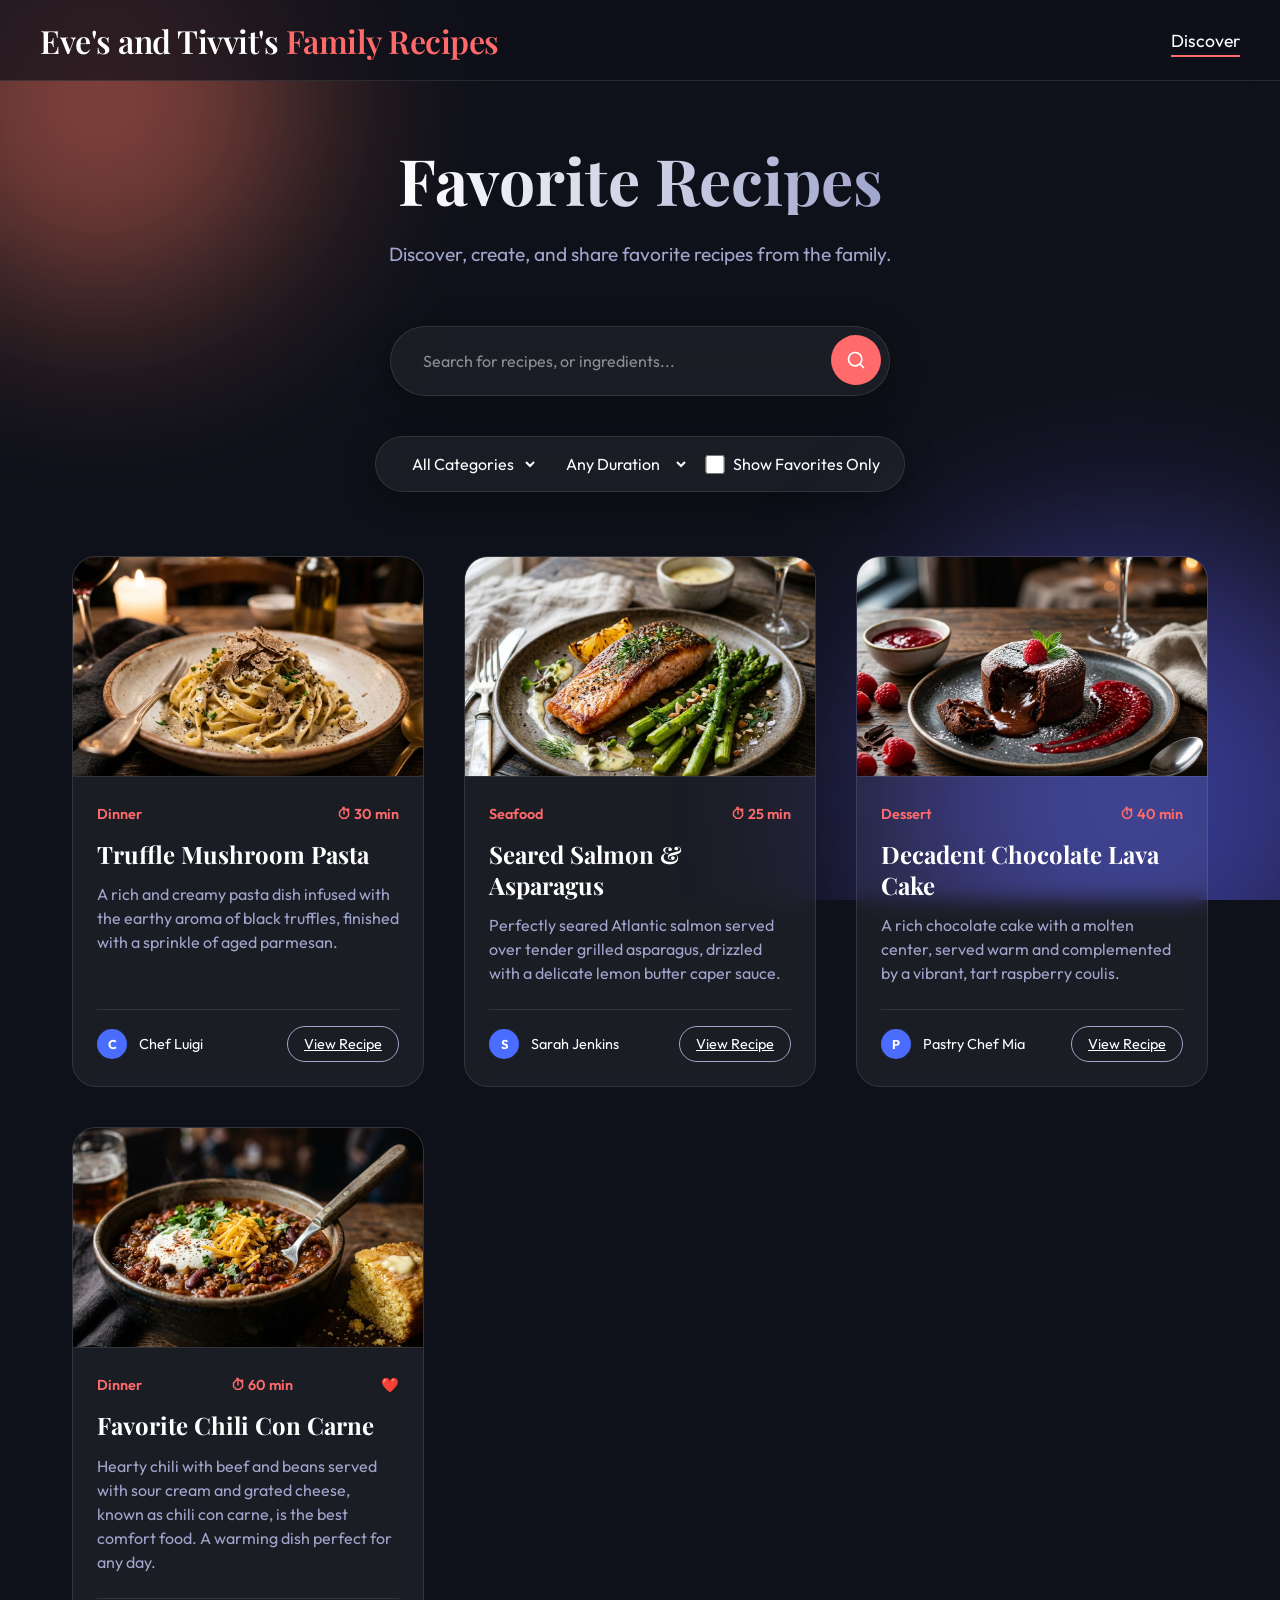
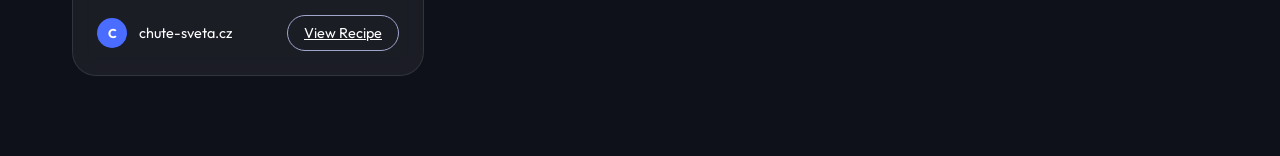
==== index.html @ 93fb0b3b "feat: add global favorites and advanced filtering" ====
<!DOCTYPE html>
<html lang="en">

<head>
    <meta charset="UTF-8">
    <meta name="viewport" content="width=device-width, initial-scale=1.0">
    <title>Gourmet Cookbook | Discover Exquisite Recipes</title>
    <meta name="description"
        content="Explore a curated collection of exquisite recipes from around the world. Elevate your culinary skills with Gourmet Cookbook.">
    <link rel="preconnect" href="https://fonts.googleapis.com">
    <link rel="preconnect" href="https://fonts.gstatic.com" crossorigin>
    <link
        href="https://fonts.googleapis.com/css2?family=Outfit:wght@300;400;600;800&family=Playfair+Display:ital,wght@0,600;1,600&display=swap"
        rel="stylesheet">
    <link rel="stylesheet" href="style.css">
</head>

<body>
    <div class="background-elements">
        <div class="blob blob-1"></div>
        <div class="blob blob-2"></div>
    </div>

    <header class="glass-header">
        <div class="container header-content">
            <h1 class="logo">Eve's and Tivvit's <span>Family Recipes</span></h1>
            <nav>
                <ul class="nav-links">
                    <li><a href="#" class="active">Discover</a></li>
                </ul>
            </nav>
        </div>
    </header>

    <main class="container">
        <section class="hero">
            <div class="hero-text">
                <h2>Favorite Recipes</h2>
                <p>Discover, create, and share favorite recipes from the family.</p>
                <div class="search-bar glass-panel">
                    <input type="text" placeholder="Search for recipes, or ingredients..." id="searchInput">
                    <button id="searchBtn">
                        <svg xmlns="http://www.w3.org/2000/svg" width="20" height="20" viewBox="0 0 24 24" fill="none"
                            stroke="currentColor" stroke-width="2" stroke-linecap="round" stroke-linejoin="round">
                            <circle cx="11" cy="11" r="8"></circle>
                            <line x1="21" y1="21" x2="16.65" y2="16.65"></line>
                        </svg>
                    </button>
                </div>
                
                <div class="filter-bar glass-panel">
                    <select id="categoryFilter" class="filter-select">
                        <option value="All">All Categories</option>
                    </select>
                    
                    <select id="timeFilter" class="filter-select">
                        <option value="All">Any Duration</option>
                        <option value="30">30 min or less</option>
                        <option value="60">60 min or less</option>
                    </select>
                    
                    <label class="favorite-toggle">
                        <input type="checkbox" id="favoriteFilter">
                        <span class="toggle-text">Show Favorites Only</span>
                    </label>
                </div>
            </div>
        </section>

        <section class="recipes-grid" id="recipesGrid">
            <!-- Recipe cards will be injected here by JS -->
        </section>
    </main>



    <script src="recipes-data.js"></script>
    <script src="script.js"></script>
</body>

</html>
---- style.css ----
:root {
    --bg-primary: #0f111a;
    --bg-secondary: #1a1d2d;
    --text-primary: #ffffff;
    --text-secondary: #a0a5cc;
    --accent-color: #ff6b6b;
    --accent-hover: #ff8585;
    --glass-bg: rgba(255, 255, 255, 0.05);
    --glass-border: rgba(255, 255, 255, 0.1);
    --shadow: 0 8px 32px 0 rgba(0, 0, 0, 0.37);
}

* {
    margin: 0;
    padding: 0;
    box-sizing: border-box;
}

body {
    font-family: 'Outfit', sans-serif;
    background-color: var(--bg-primary);
    color: var(--text-primary);
    min-height: 100vh;
    overflow-x: hidden;
    position: relative;
}

/* Background Animated Blobs */
.background-elements {
    position: fixed;
    top: 0;
    left: 0;
    width: 100%;
    height: 100%;
    z-index: -1;
    overflow: hidden;
}

.blob {
    position: absolute;
    border-radius: 50%;
    filter: blur(100px);
    opacity: 0.5;
    animation: float 20s infinite alternate;
}

.blob-1 {
    width: 400px;
    height: 400px;
    background: radial-gradient(circle, #ff6b6b, #ff8e53);
    top: -100px;
    left: -100px;
}

.blob-2 {
    width: 500px;
    height: 500px;
    background: radial-gradient(circle, #4a6cff, #8253ff);
    bottom: -150px;
    right: -100px;
    animation-delay: -10s;
}

@keyframes float {
    0% {
        transform: translate(0, 0) rotate(0deg);
    }

    100% {
        transform: translate(100px, 50px) rotate(180deg);
    }
}

/* Typography & Utilities */
h1,
h2,
h3,
h4 {
    font-family: 'Playfair Display', serif;
}

.container {
    max-width: 1200px;
    margin: 0 auto;
    padding: 0 2rem;
}

/* Glassmorphism Classes */
.glass-panel {
    background: var(--glass-bg);
    backdrop-filter: blur(16px);
    -webkit-backdrop-filter: blur(16px);
    border: 1px solid var(--glass-border);
    box-shadow: var(--shadow);
    border-radius: 1rem;
}

.glass-header {
    background: rgba(15, 17, 26, 0.7);
    backdrop-filter: blur(20px);
    -webkit-backdrop-filter: blur(20px);
    border-bottom: 1px solid var(--glass-border);
    position: sticky;
    top: 0;
    z-index: 100;
}

/* Header */
.header-content {
    display: flex;
    justify-content: space-between;
    align-items: center;
    min-height: 80px;
    padding: 1rem 0;
}

.logo {
    font-size: 2rem;
    font-weight: 600;
    letter-spacing: -0.5px;
}

.logo span {
    color: var(--accent-color);
}

.nav-links {
    display: flex;
    list-style: none;
    gap: 2rem;
}

.nav-links a {
    color: var(--text-secondary);
    text-decoration: none;
    font-weight: 400;
    font-size: 1.1rem;
    transition: color 0.3s ease;
    position: relative;
}

.nav-links a:hover,
.nav-links a.active {
    color: var(--text-primary);
}

.nav-links a::after {
    content: '';
    position: absolute;
    width: 0;
    height: 2px;
    bottom: -5px;
    left: 0;
    background-color: var(--accent-color);
    transition: width 0.3s ease;
}

.nav-links a:hover::after,
.nav-links a.active::after {
    width: 100%;
}

.btn-primary {
    background: linear-gradient(135deg, var(--accent-color), #ff8e53);
    color: white;
    border: none;
    padding: 0.75rem 1.5rem;
    border-radius: 2rem;
    font-family: 'Outfit', sans-serif;
    font-weight: 600;
    font-size: 1rem;
    cursor: pointer;
    transition: transform 0.3s ease, box-shadow 0.3s ease;
}

.btn-primary:hover {
    transform: translateY(-2px);
    box-shadow: 0 10px 20px rgba(255, 107, 107, 0.3);
}

/* Hero Section */
.hero {
    min-height: 50vh;
    display: flex;
    align-items: center;
    justify-content: center;
    text-align: center;
    padding: 4rem 0;
}

.hero-text {
    max-width: 800px;
    display: flex;
    flex-direction: column;
    align-items: center;
    gap: 1.5rem;
}

.hero-text h2 {
    font-size: 4rem;
    line-height: 1.1;
    background: linear-gradient(to right, #fff, #a0a5cc);
    -webkit-background-clip: text;
    -webkit-text-fill-color: transparent;
}

.hero-text p {
    font-size: 1.2rem;
    color: var(--text-secondary);
    max-width: 600px;
    line-height: 1.6;
}

.search-bar {
    display: flex;
    width: 100%;
    max-width: 500px;
    padding: 0.5rem;
    border-radius: 3rem;
    margin-top: 2rem;
}

.search-bar input {
    flex: 1;
    background: transparent;
    border: none;
    color: var(--text-primary);
    padding: 1rem 1.5rem;
    font-family: 'Outfit', sans-serif;
    font-size: 1rem;
    outline: none;
}

.search-bar input::placeholder {
    color: rgba(255, 255, 255, 0.5);
}

.search-bar button {
    background: var(--accent-color);
    border: none;
    width: 50px;
    height: 50px;
    border-radius: 50%;
    color: white;
    cursor: pointer;
    display: flex;
    justify-content: center;
    align-items: center;
    transition: transform 0.3s ease, background 0.3s ease;
}

.search-bar button:hover {
    background: var(--accent-hover);
    transform: scale(1.05);
}

/* Filter Bar */
.filter-bar {
    display: flex;
    gap: 1rem;
    padding: 0.5rem 1.5rem;
    margin-top: 1rem;
    border-radius: 2rem;
    justify-content: center;
    align-items: center;
    flex-wrap: wrap;
}

.filter-select {
    background: transparent;
    border: none;
    color: var(--text-primary);
    font-family: inherit;
    font-size: 1rem;
    outline: none;
    cursor: pointer;
    padding: 0.5rem;
}

.filter-select option {
    background: var(--bg-color);
    color: var(--text-primary);
}

.favorite-toggle {
    display: flex;
    align-items: center;
    gap: 0.5rem;
    cursor: pointer;
    color: var(--text-primary);
    font-size: 1rem;
}

.favorite-toggle input {
    accent-color: var(--accent-color);
    width: 1.2rem;
    height: 1.2rem;
    cursor: pointer;
}

/* Recipes Grid */
.recipes-grid {
    display: grid;
    grid-template-columns: repeat(auto-fill, minmax(320px, 1fr));
    gap: 2.5rem;
    padding-bottom: 5rem;
}

.recipe-card {
    background: var(--glass-bg);
    border: 1px solid var(--glass-border);
    border-radius: 1.5rem;
    overflow: hidden;
    backdrop-filter: blur(10px);
    transition: transform 0.4s cubic-bezier(0.175, 0.885, 0.32, 1.275), box-shadow 0.4s ease;
    display: flex;
    flex-direction: column;
}

.recipe-card:hover {
    transform: translateY(-10px) scale(1.02);
    box-shadow: 0 20px 40px rgba(0, 0, 0, 0.4);
    border-color: rgba(255, 255, 255, 0.2);
}

.recipe-image {
    width: 100%;
    height: 220px;
    object-fit: cover;
    border-bottom: 1px solid var(--glass-border);
    transition: transform 0.5s ease;
}

.recipe-card:hover .recipe-image {
    transform: scale(1.05);
}

.image-container {
    overflow: hidden;
}

.recipe-content {
    padding: 1.5rem;
    display: flex;
    flex-direction: column;
    flex-grow: 1;
}

.recipe-meta {
    display: flex;
    justify-content: space-between;
    font-size: 0.9rem;
    color: var(--accent-color);
    margin-bottom: 1rem;
    font-weight: 600;
}

.recipe-title {
    font-size: 1.5rem;
    margin-bottom: 0.75rem;
    line-height: 1.3;
}

.recipe-desc {
    color: var(--text-secondary);
    font-size: 1rem;
    line-height: 1.5;
    margin-bottom: 1.5rem;
    flex-grow: 1;
}

.recipe-footer {
    display: flex;
    justify-content: space-between;
    align-items: center;
    border-top: 1px solid rgba(255, 255, 255, 0.1);
    padding-top: 1rem;
}

.author {
    display: flex;
    align-items: center;
    gap: 0.75rem;
}

.author-avatar {
    width: 30px;
    height: 30px;
    border-radius: 50%;
    background-color: #4a6cff;
    display: flex;
    justify-content: center;
    align-items: center;
    font-size: 0.8rem;
    font-weight: bold;
}

.author-name {
    font-size: 0.9rem;
    color: var(--text-primary);
}

.btn-view {
    background: transparent;
    border: 1px solid var(--text-secondary);
    color: var(--text-primary);
    padding: 0.5rem 1rem;
    border-radius: 1.5rem;
    font-family: 'Outfit', sans-serif;
    font-size: 0.9rem;
    cursor: pointer;
    transition: all 0.3s ease;
}

.btn-view:hover {
    background: var(--text-primary);
    color: var(--bg-primary);
}

/* Responsive */
@media (max-width: 768px) {
    .hero-text h2 {
        font-size: 3rem;
    }

    .nav-links {
        display: none;
        /* In a real app, we'd add a hamburger menu */
    }
}

/* Full Page Recipe Details */
.full-page-recipe {
    padding: 3rem;
    margin-top: 2rem;
    margin-bottom: 4rem;
}

.btn-back {
    display: inline-block;
    color: var(--accent-color);
    text-decoration: none;
    font-weight: 600;
    margin-top: 2rem;
    transition: opacity 0.3s ease;
}

.btn-back:hover {
    opacity: 0.8;
}

.recipe-header-full {
    display: flex;
    gap: 3rem;
    margin-bottom: 3rem;
    align-items: center;
}

.recipe-image-full {
    flex: 1;
    border-radius: 1rem;
    overflow: hidden;
    max-height: 400px;
}

.recipe-image-full img {
    width: 100%;
    height: 100%;
    object-fit: cover;
    display: block;
}

.recipe-title-section {
    flex: 1;
}

.recipe-title-section h2 {
    font-size: 3rem;
    margin-bottom: 1rem;
    color: var(--accent-color);
}

@media (max-width: 768px) {
    .recipe-header-full {
        flex-direction: column;
    }
    .full-page-recipe {
        padding: 1.5rem;
    }
}

/* View Recipe Detail */
.view-recipe-meta {
    display: flex;
    gap: 1.5rem;
    color: var(--text-secondary);
    font-size: 0.9rem;
    margin-bottom: 1rem;
}

.view-desc {
    font-size: 1.1rem;
    line-height: 1.6;
    margin-bottom: 2rem;
}

.recipe-layout {
    display: grid;
    grid-template-columns: 1fr 2fr;
    gap: 2rem;
}

@media (max-width: 600px) {
    .recipe-layout {
        grid-template-columns: 1fr;
    }
}

.ingredients-section h3,
.steps-section h3 {
    color: var(--accent-color);
    margin-bottom: 1rem;
    font-family: 'Outfit', sans-serif;
}

.ingredients-list {
    list-style: none;
}

.ingredients-list li {
    padding: 0.5rem 0;
    border-bottom: 1px solid rgba(255, 255, 255, 0.05);
}

.steps-list {
    padding-left: 1.5rem;
}

.steps-list li {
    margin-bottom: 1rem;
    line-height: 1.6;
}

/* Portion Controls */
.ingredients-header {
    display: flex;
    justify-content: space-between;
    align-items: center;
    margin-bottom: 1rem;
}

.ingredients-header h3 {
    margin-bottom: 0;
}

.portions-control {
    display: flex;
    align-items: center;
    gap: 0.5rem;
    background: rgba(0, 0, 0, 0.2);
    padding: 0.25rem;
    border-radius: 2rem;
    border: 1px solid var(--glass-border);
}

.portions-control span {
    font-size: 0.9rem;
    min-width: 70px;
    text-align: center;
    color: var(--text-primary);
}

.portion-btn {
    background: rgba(255, 255, 255, 0.1);
    border: none;
    color: var(--accent-color);
    width: 24px;
    height: 24px;
    border-radius: 50%;
    cursor: pointer;
    font-weight: bold;
    display: flex;
    justify-content: center;
    align-items: center;
    transition: background 0.3s ease;
}

.portion-btn:hover {
    background: rgba(255, 255, 255, 0.2);
}
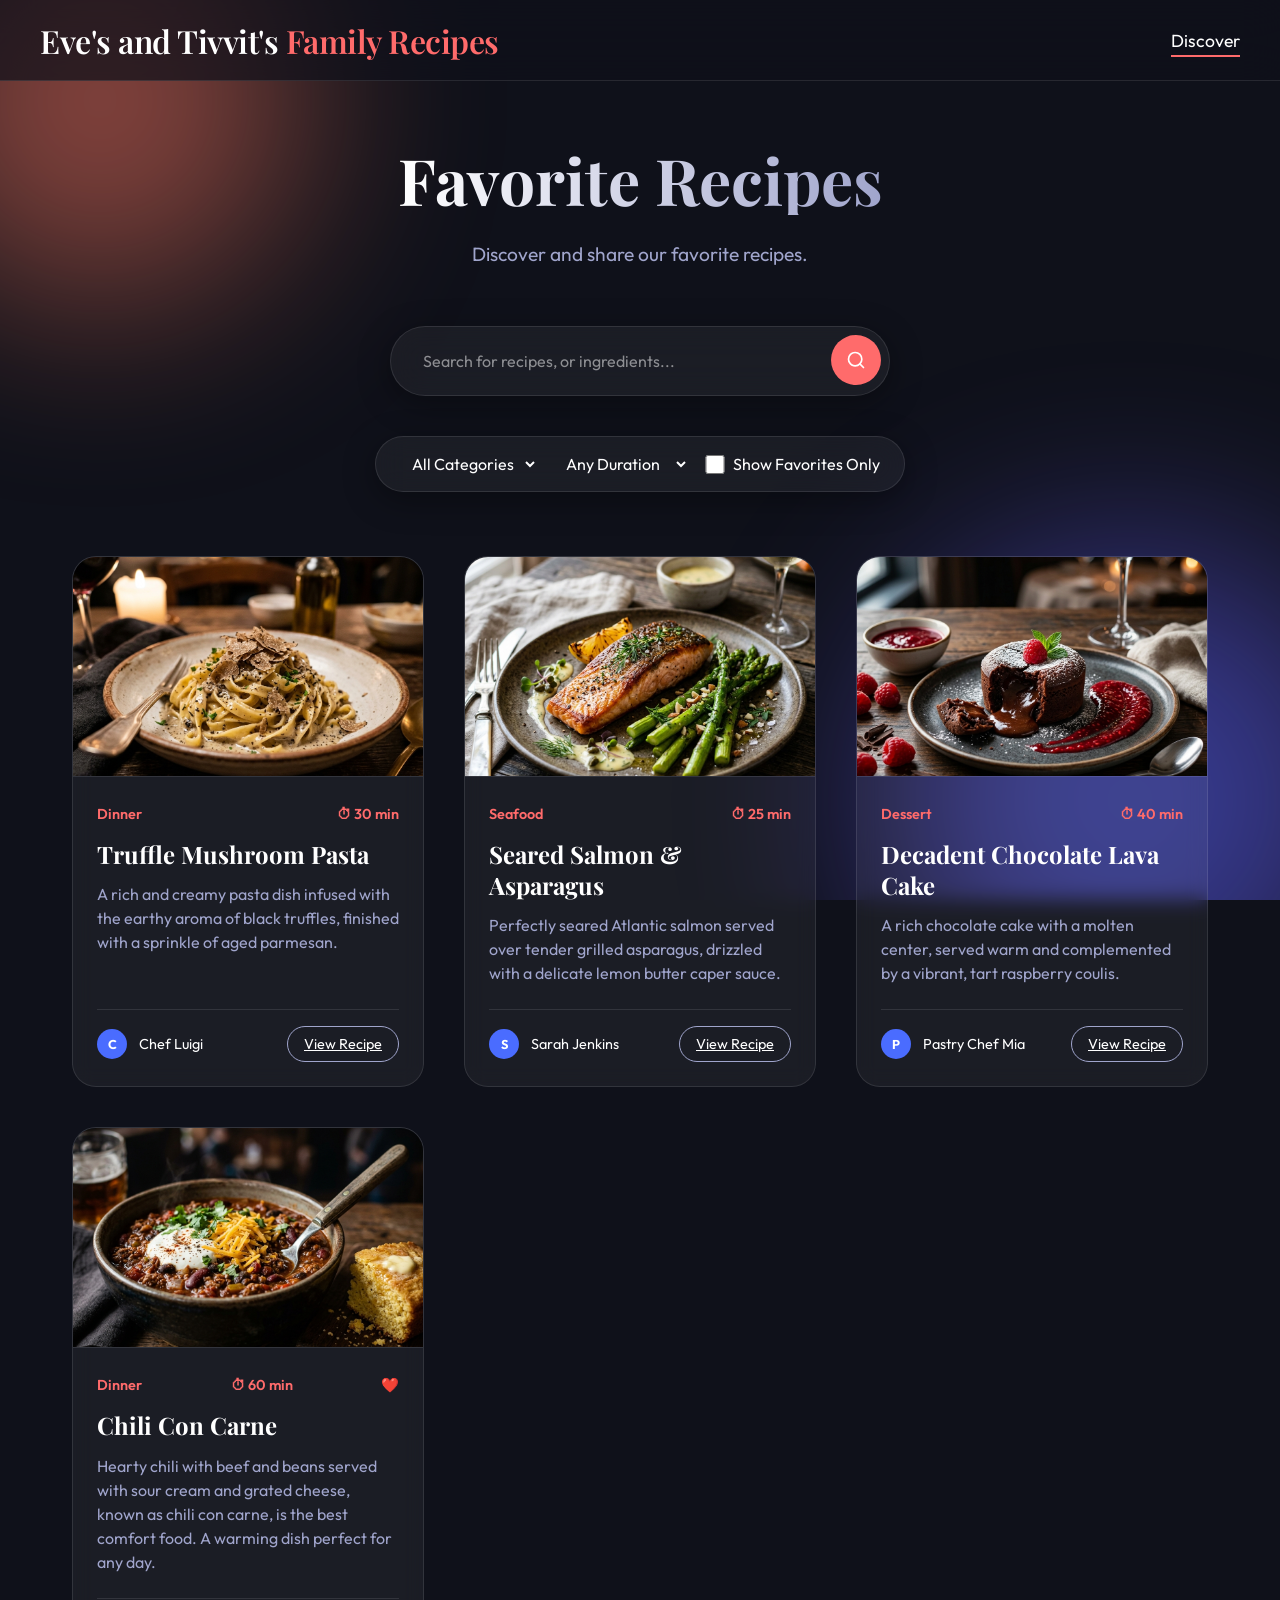
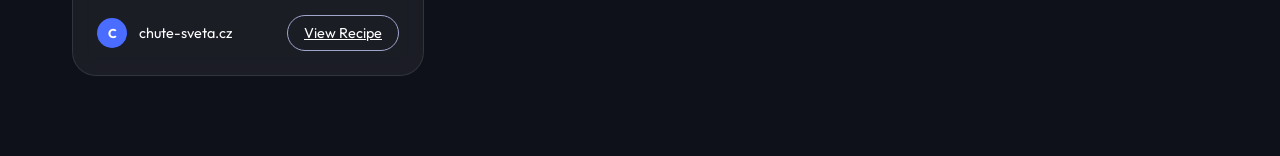
==== commit ce634a9e: "feat: update Chili Con Carne recipe and update site branding in index.html" ====
--- a/index.html
+++ b/index.html
@@ -4,9 +4,8 @@
 <head>
     <meta charset="UTF-8">
     <meta name="viewport" content="width=device-width, initial-scale=1.0">
-    <title>Gourmet Cookbook | Discover Exquisite Recipes</title>
-    <meta name="description"
-        content="Explore a curated collection of exquisite recipes from around the world. Elevate your culinary skills with Gourmet Cookbook.">
+    <title>Family Cookbook | Discover Eve and Tivvit's Recipes</title>
+    <meta name="description" content="Explore a curated collection of recipes which we both love.">
     <link rel="preconnect" href="https://fonts.googleapis.com">
     <link rel="preconnect" href="https://fonts.gstatic.com" crossorigin>
     <link
@@ -36,29 +35,29 @@
         <section class="hero">
             <div class="hero-text">
                 <h2>Favorite Recipes</h2>
-                <p>Discover, create, and share favorite recipes from the family.</p>
+                <p>Discover and share our favorite recipes.</p>
                 <div class="search-bar glass-panel">
                     <input type="text" placeholder="Search for recipes, or ingredients..." id="searchInput">
                     <button id="searchBtn">
-                        <svg xmlns="http://www.w3.org/2000/svg" width="20" height="20" viewBox="0 0 24 24" fill="none"
-                            stroke="currentColor" stroke-width="2" stroke-linecap="round" stroke-linejoin="round">
+                        <svg width="20" height="20" viewBox="0 0 24 24" fill="none" stroke="currentColor"
+                            stroke-width="2" stroke-linecap="round" stroke-linejoin="round">
                             <circle cx="11" cy="11" r="8"></circle>
                             <line x1="21" y1="21" x2="16.65" y2="16.65"></line>
                         </svg>
                     </button>
                 </div>
-                
+
                 <div class="filter-bar glass-panel">
                     <select id="categoryFilter" class="filter-select">
                         <option value="All">All Categories</option>
                     </select>
-                    
+
                     <select id="timeFilter" class="filter-select">
                         <option value="All">Any Duration</option>
                         <option value="30">30 min or less</option>
                         <option value="60">60 min or less</option>
                     </select>
-                    
+
                     <label class="favorite-toggle">
                         <input type="checkbox" id="favoriteFilter">
                         <span class="toggle-text">Show Favorites Only</span>
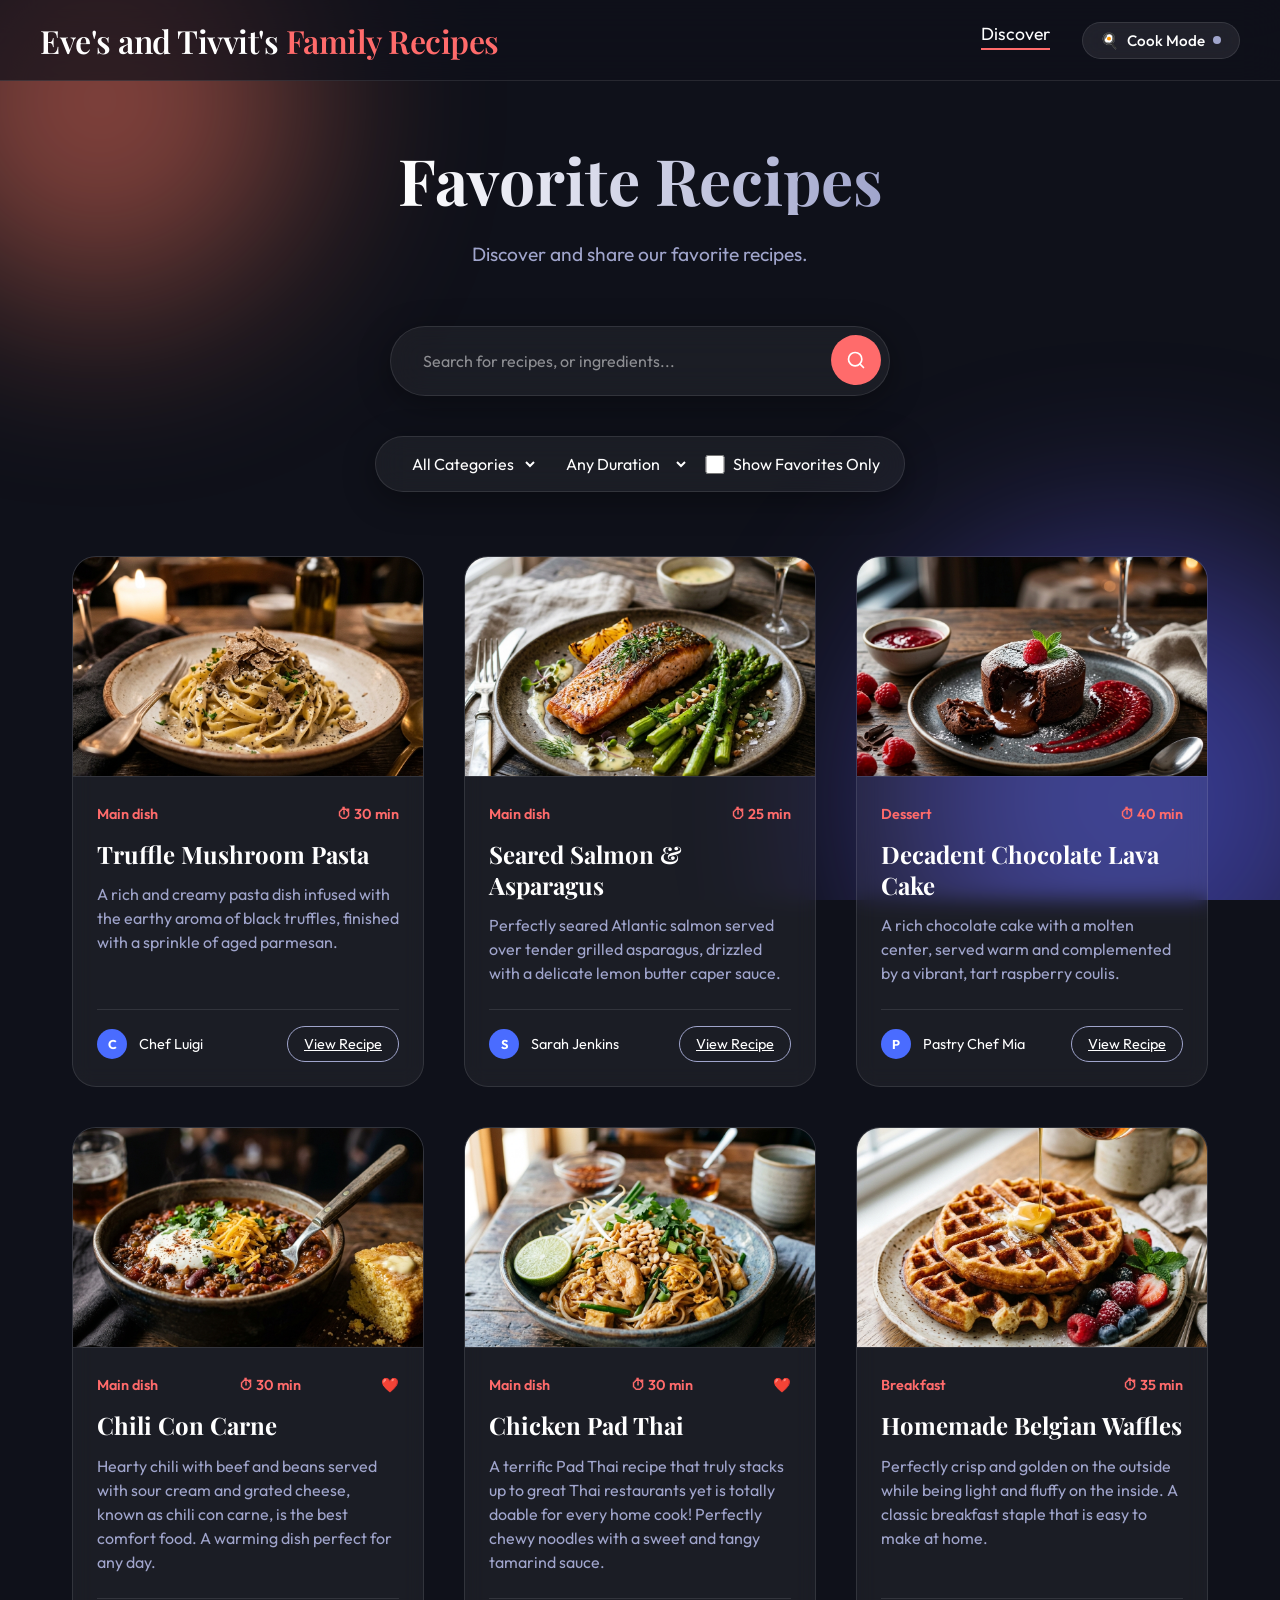
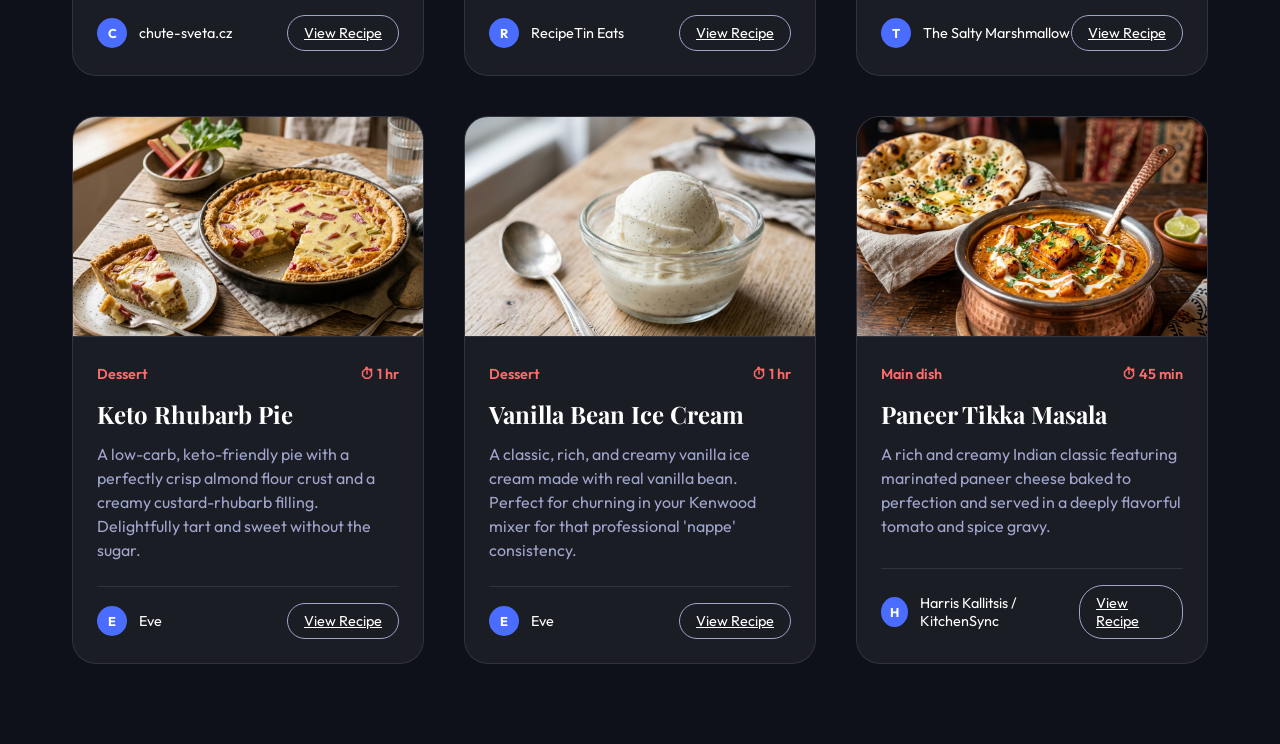
==== commit d5910d26: "Add Cook Mode feature with Screen Wake Lock API support" ====
--- a/index.html
+++ b/index.html
@@ -26,6 +26,13 @@
             <nav>
                 <ul class="nav-links">
                     <li><a href="#" class="active">Discover</a></li>
+                    <li>
+                        <button id="cookModeBtn" class="btn-cook-mode" title="Keep screen awake while cooking" aria-label="Toggle Cook Mode">
+                            <span class="cook-icon">🍳</span>
+                            <span class="cook-text">Cook Mode</span>
+                            <span class="cook-status-dot"></span>
+                        </button>
+                    </li>
                 </ul>
             </nav>
         </div>
--- a/style.css
+++ b/style.css
@@ -278,7 +278,7 @@
 }
 
 .filter-select option {
-    background: var(--bg-color);
+    background: var(--bg-primary);
     color: var(--text-primary);
 }
 
@@ -417,6 +417,126 @@
     color: var(--bg-primary);
 }
 
+/* Cook Mode Toggle Button */
+.btn-cook-mode {
+    background: rgba(255, 255, 255, 0.08);
+    border: 1px solid var(--glass-border);
+    color: var(--text-primary);
+    padding: 0.5rem 1.1rem;
+    border-radius: 2rem;
+    font-family: 'Outfit', sans-serif;
+    font-size: 0.95rem;
+    font-weight: 500;
+    cursor: pointer;
+    display: inline-flex;
+    align-items: center;
+    gap: 0.5rem;
+    backdrop-filter: blur(10px);
+    -webkit-backdrop-filter: blur(10px);
+    transition: all 0.3s cubic-bezier(0.4, 0, 0.2, 1);
+}
+
+.btn-cook-mode:hover {
+    background: rgba(255, 255, 255, 0.15);
+    transform: translateY(-1px);
+    border-color: rgba(255, 255, 255, 0.25);
+    box-shadow: 0 4px 12px rgba(0, 0, 0, 0.2);
+}
+
+.btn-cook-mode.active {
+    background: linear-gradient(135deg, rgba(255, 159, 67, 0.35), rgba(255, 107, 107, 0.45));
+    border-color: rgba(255, 159, 67, 0.7);
+    color: #ffffff;
+    box-shadow: 0 0 20px rgba(255, 159, 67, 0.4);
+}
+
+.btn-cook-mode .cook-status-dot {
+    width: 8px;
+    height: 8px;
+    border-radius: 50%;
+    background-color: var(--text-secondary);
+    display: inline-block;
+    transition: background-color 0.3s ease, box-shadow 0.3s ease;
+}
+
+.btn-cook-mode.active .cook-status-dot {
+    background-color: #2ed573;
+    box-shadow: 0 0 10px #2ed573;
+    animation: pulse-dot 2s infinite;
+}
+
+@keyframes pulse-dot {
+    0% {
+        transform: scale(1);
+        opacity: 1;
+    }
+    50% {
+        transform: scale(1.35);
+        opacity: 0.7;
+    }
+    100% {
+        transform: scale(1);
+        opacity: 1;
+    }
+}
+
+/* Page Top Bar */
+.page-top-bar {
+    display: flex;
+    justify-content: space-between;
+    align-items: center;
+    margin-top: 1.5rem;
+}
+
+.page-top-bar .btn-back {
+    margin-top: 0;
+}
+
+/* Toast Notifications */
+.toast-container {
+    position: fixed;
+    bottom: 2rem;
+    right: 2rem;
+    z-index: 1000;
+    display: flex;
+    flex-direction: column;
+    gap: 0.5rem;
+    pointer-events: none;
+}
+
+.toast {
+    background: rgba(26, 29, 45, 0.92);
+    border: 1px solid var(--glass-border);
+    color: var(--text-primary);
+    padding: 0.85rem 1.25rem;
+    border-radius: 1rem;
+    backdrop-filter: blur(16px);
+    -webkit-backdrop-filter: blur(16px);
+    box-shadow: 0 10px 30px rgba(0, 0, 0, 0.5);
+    font-family: 'Outfit', sans-serif;
+    font-size: 0.95rem;
+    display: flex;
+    align-items: center;
+    gap: 0.75rem;
+    animation: toastIn 0.35s cubic-bezier(0.175, 0.885, 0.32, 1.275) forwards;
+    pointer-events: auto;
+}
+
+.toast-icon {
+    font-size: 1.2rem;
+}
+
+@keyframes toastIn {
+    from {
+        transform: translateY(20px) scale(0.9);
+        opacity: 0;
+    }
+    to {
+        transform: translateY(0) scale(1);
+        opacity: 1;
+    }
+}
+
 /* Responsive */
 @media (max-width: 768px) {
     .hero-text h2 {
@@ -424,8 +544,13 @@
     }
 
     .nav-links {
-        display: none;
-        /* In a real app, we'd add a hamburger menu */
+        gap: 1rem;
+    }
+
+    .toast-container {
+        left: 1rem;
+        right: 1rem;
+        bottom: 1rem;
     }
 }
 
@@ -523,6 +648,15 @@
     font-family: 'Outfit', sans-serif;
 }
 
+.ingredient-group-header {
+    color: var(--text-primary);
+    font-family: 'Outfit', sans-serif;
+    margin: 1.5rem 0 0.5rem 0;
+    font-size: 1.1rem;
+    border-bottom: 1px solid rgba(255, 255, 255, 0.1);
+    padding-bottom: 0.25rem;
+}
+
 .ingredients-list {
     list-style: none;
 }
@@ -533,12 +667,73 @@
 }
 
 .steps-list {
-    padding-left: 1.5rem;
-}
-
-.steps-list li {
-    margin-bottom: 1rem;
+    list-style: none;
+    padding-left: 0;
+}
+
+.step-item {
+    margin-bottom: 1.2rem;
+}
+
+.step-checkbox-container {
+    display: flex;
+    align-items: flex-start;
+    gap: 1rem;
+    cursor: pointer;
+    transition: all 0.3s ease;
+    padding: 0.5rem;
+    border-radius: 0.8rem;
+}
+
+.step-checkbox-container:hover {
+    background: rgba(255, 255, 255, 0.03);
+}
+
+.step-checkbox {
+    display: none;
+}
+
+.checkbox-custom {
+    flex-shrink: 0;
+    width: 22px;
+    height: 22px;
+    border: 2px solid var(--accent-color);
+    border-radius: 6px;
+    position: relative;
+    margin-top: 2px;
+    transition: all 0.3s cubic-bezier(0.4, 0, 0.2, 1);
+}
+
+.step-checkbox:checked + .checkbox-custom {
+    background: var(--accent-color);
+}
+
+.step-checkbox:checked + .checkbox-custom::after {
+    content: '✓';
+    position: absolute;
+    color: white;
+    font-size: 14px;
+    font-weight: bold;
+    top: 50%;
+    left: 50%;
+    transform: translate(-50%, -50%);
+}
+
+.step-text {
     line-height: 1.6;
+    color: var(--text-primary);
+    transition: all 0.3s ease;
+}
+
+.step-checkbox-container.completed .step-text {
+    color: var(--text-secondary);
+    text-decoration: line-through;
+    opacity: 0.6;
+}
+
+.step-checkbox-container.completed .checkbox-custom {
+    border-color: var(--text-secondary);
+    opacity: 0.6;
 }
 
 /* Portion Controls */
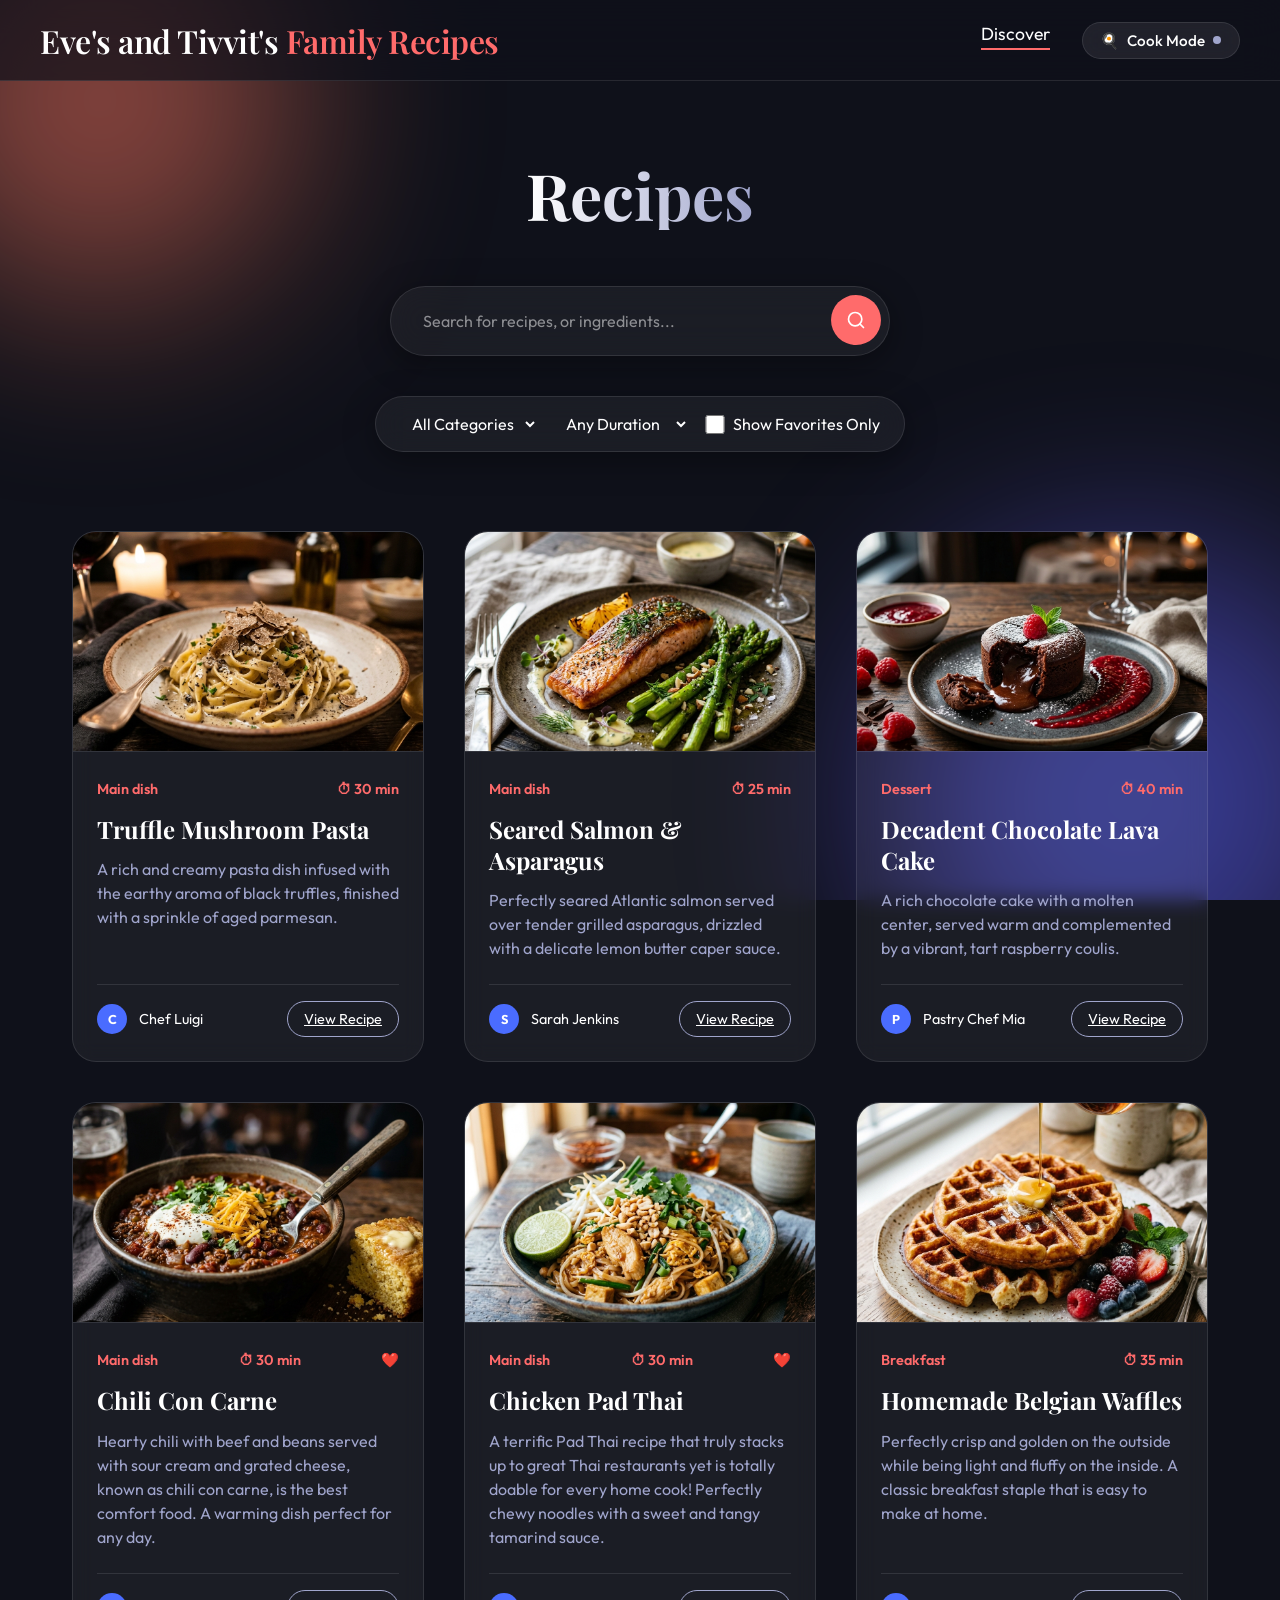
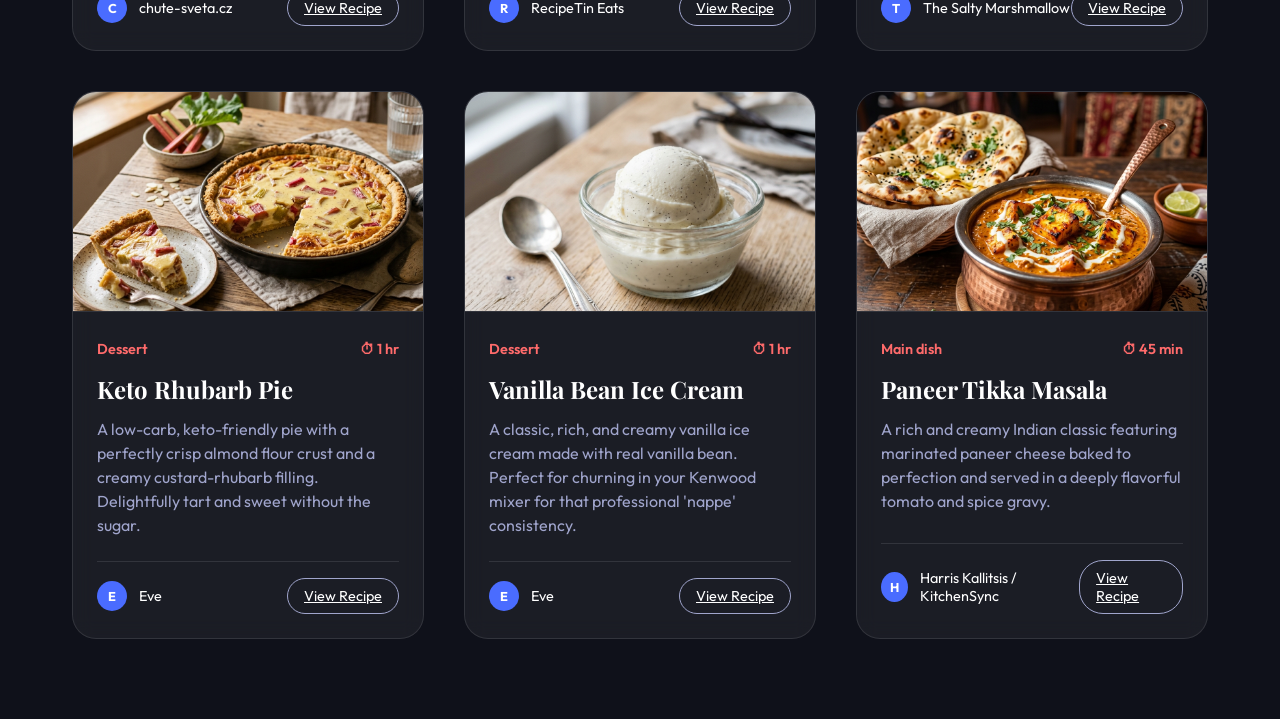
==== commit 5f75151f: "Implement density-based unit conversion for dry vs liquid ingredients" ====
--- a/index.html
+++ b/index.html
@@ -27,7 +27,8 @@
                 <ul class="nav-links">
                     <li><a href="#" class="active">Discover</a></li>
                     <li>
-                        <button id="cookModeBtn" class="btn-cook-mode" title="Keep screen awake while cooking" aria-label="Toggle Cook Mode">
+                        <button id="cookModeBtn" class="btn-cook-mode" title="Keep screen awake while cooking"
+                            aria-label="Toggle Cook Mode">
                             <span class="cook-icon">🍳</span>
                             <span class="cook-text">Cook Mode</span>
                             <span class="cook-status-dot"></span>
@@ -41,8 +42,7 @@
     <main class="container">
         <section class="hero">
             <div class="hero-text">
-                <h2>Favorite Recipes</h2>
-                <p>Discover and share our favorite recipes.</p>
+                <h2>Recipes</h2>
                 <div class="search-bar glass-panel">
                     <input type="text" placeholder="Search for recipes, or ingredients..." id="searchInput">
                     <button id="searchBtn">
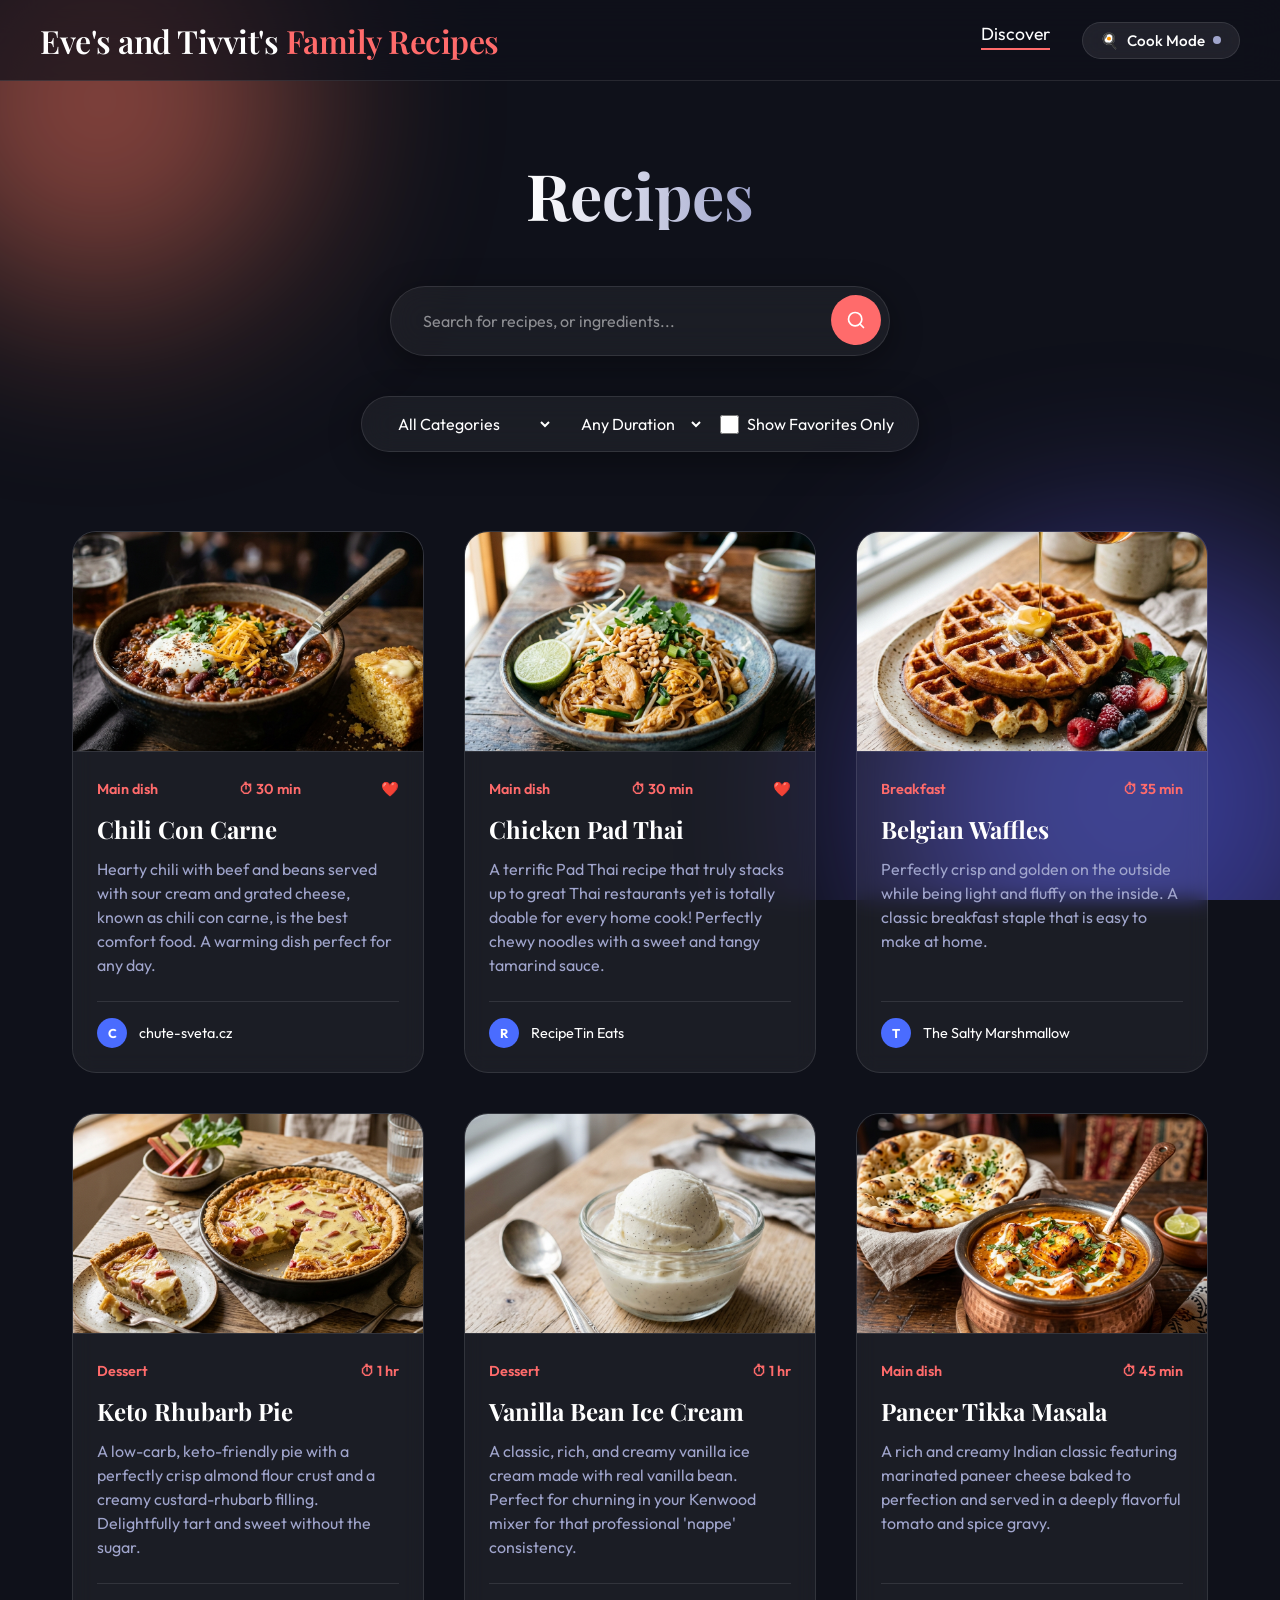
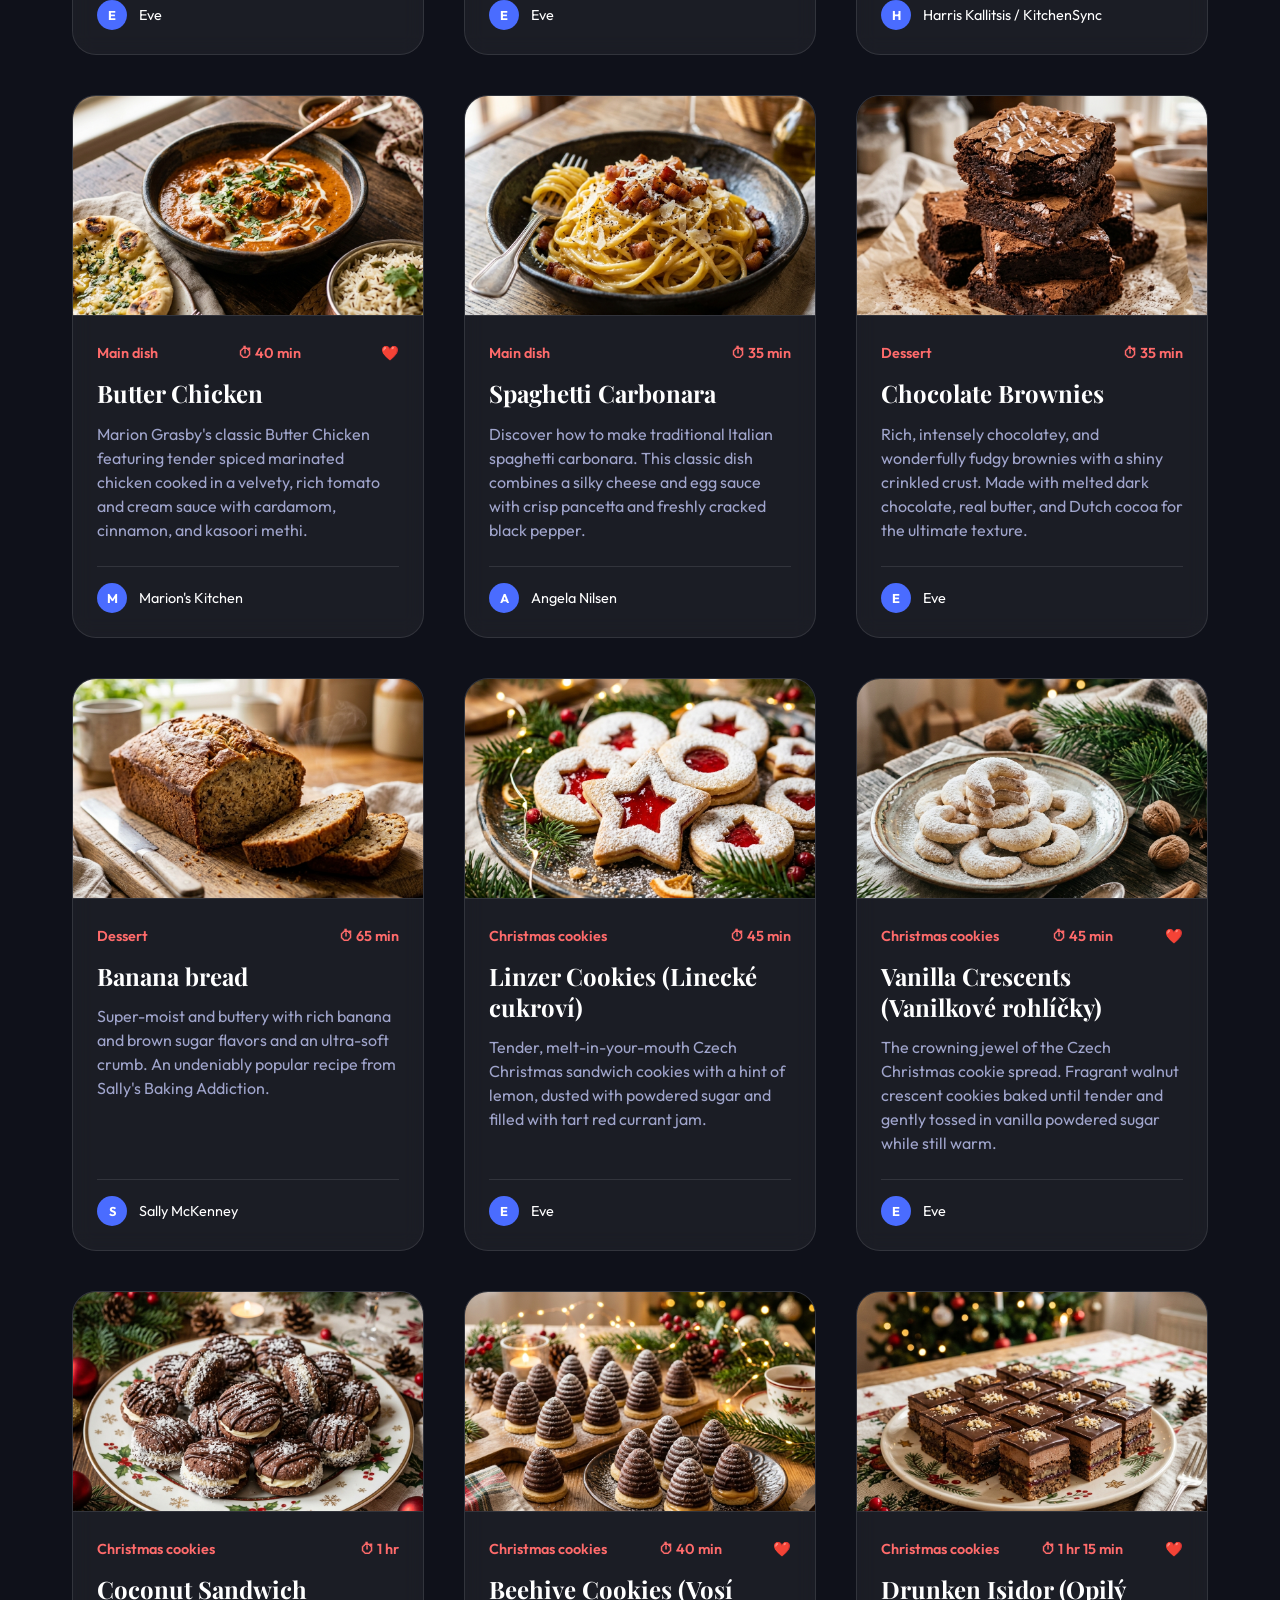
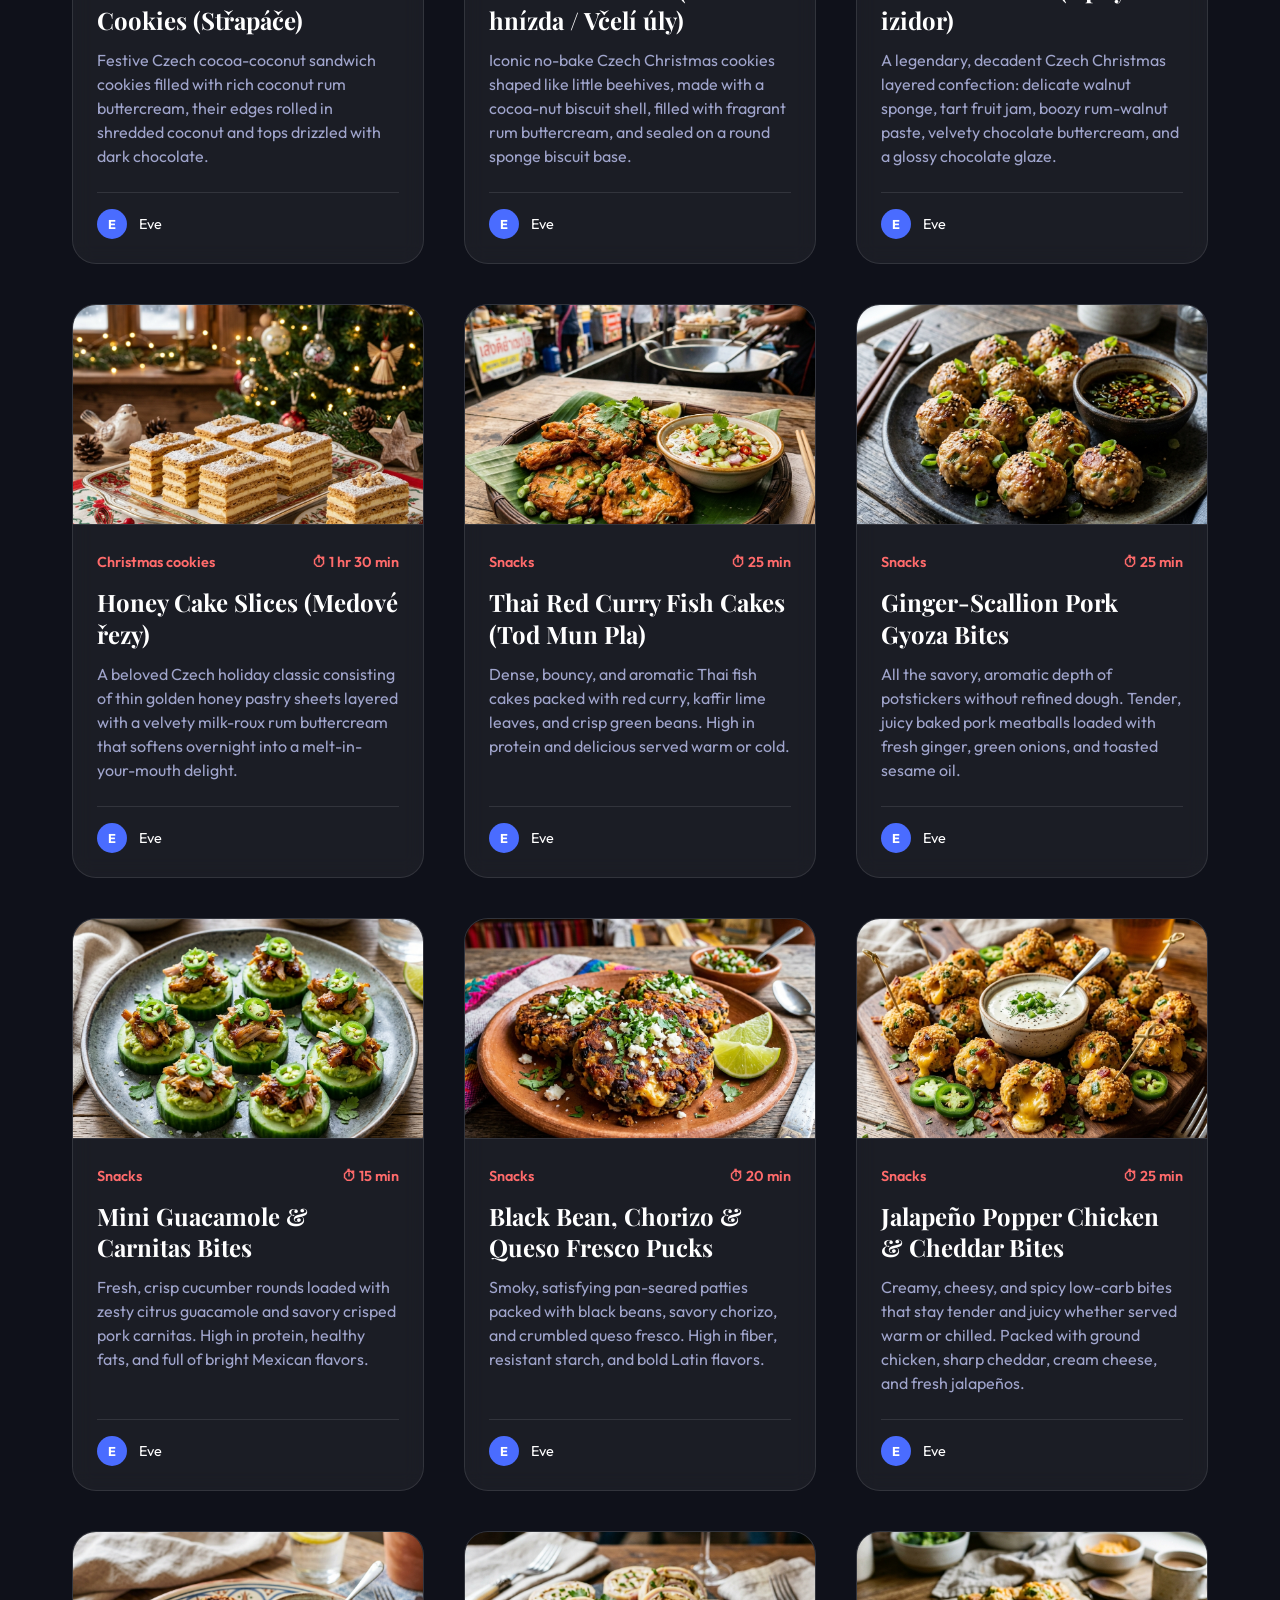
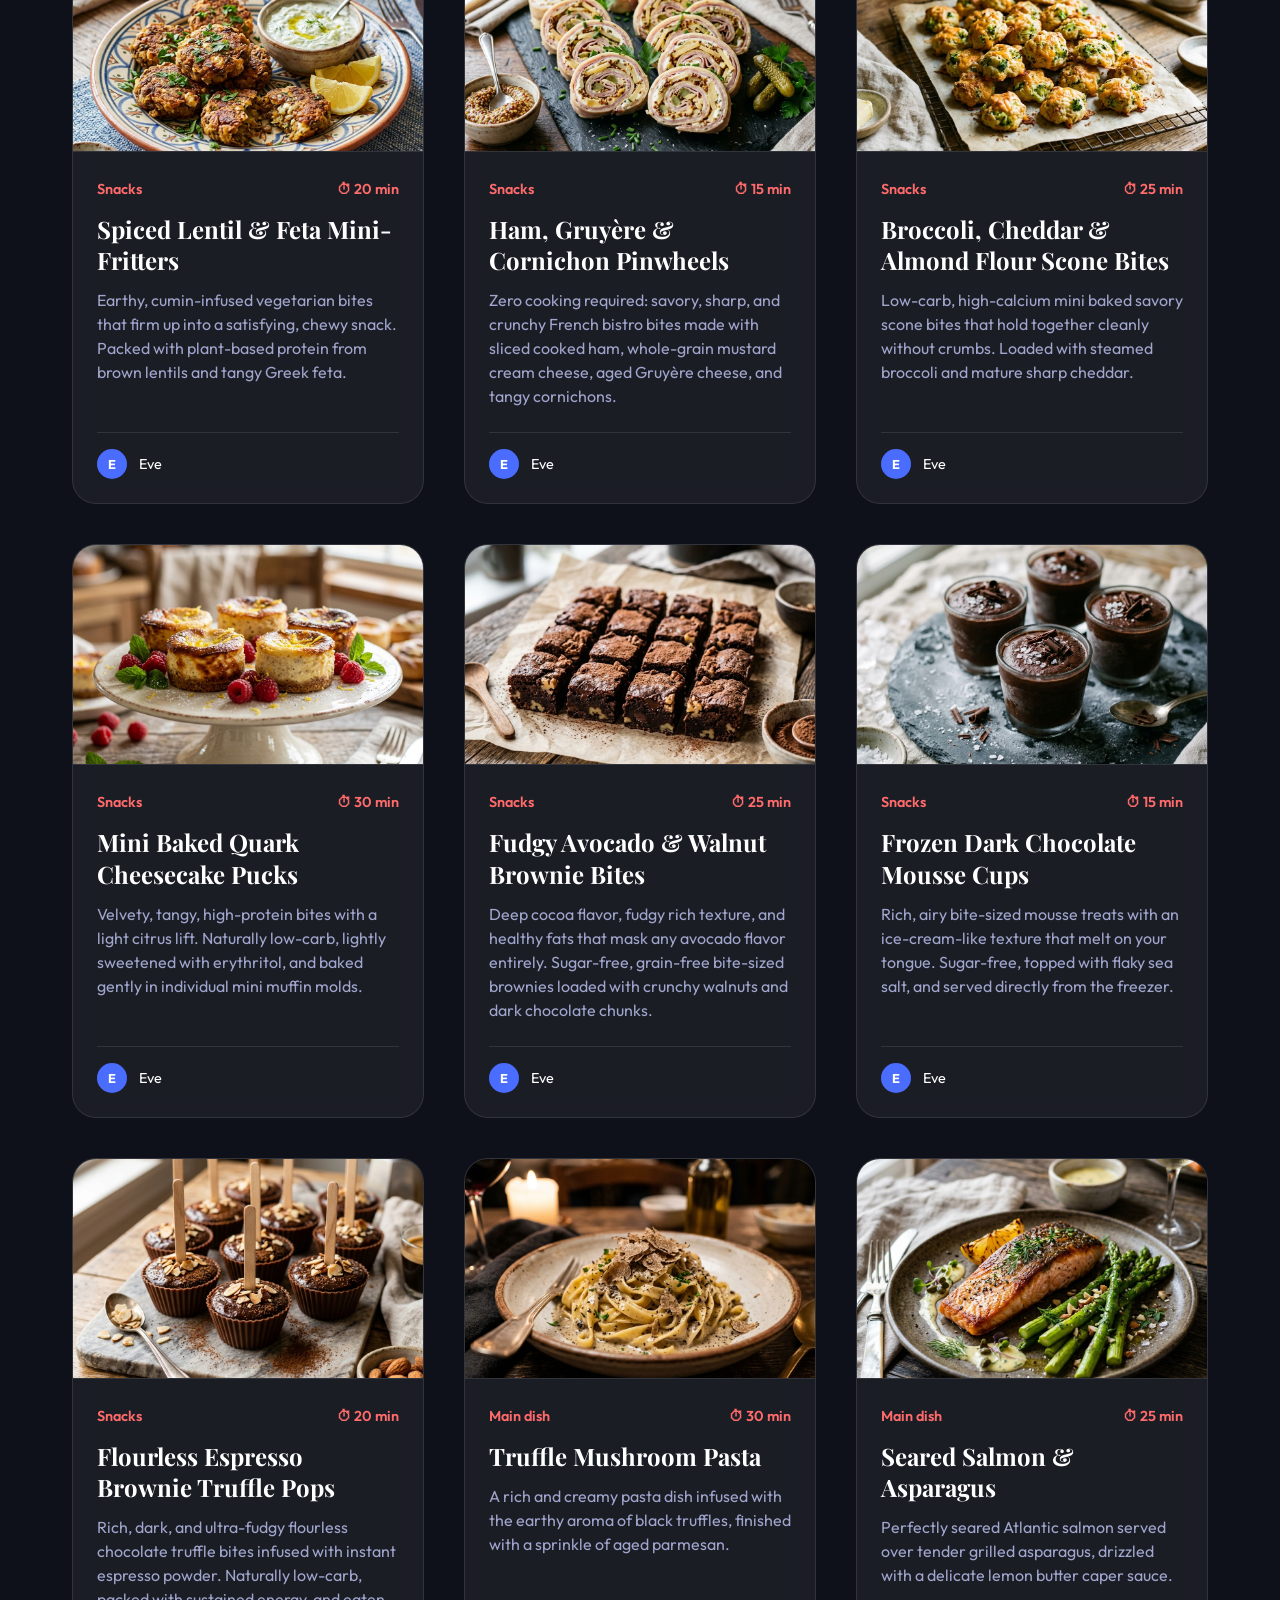
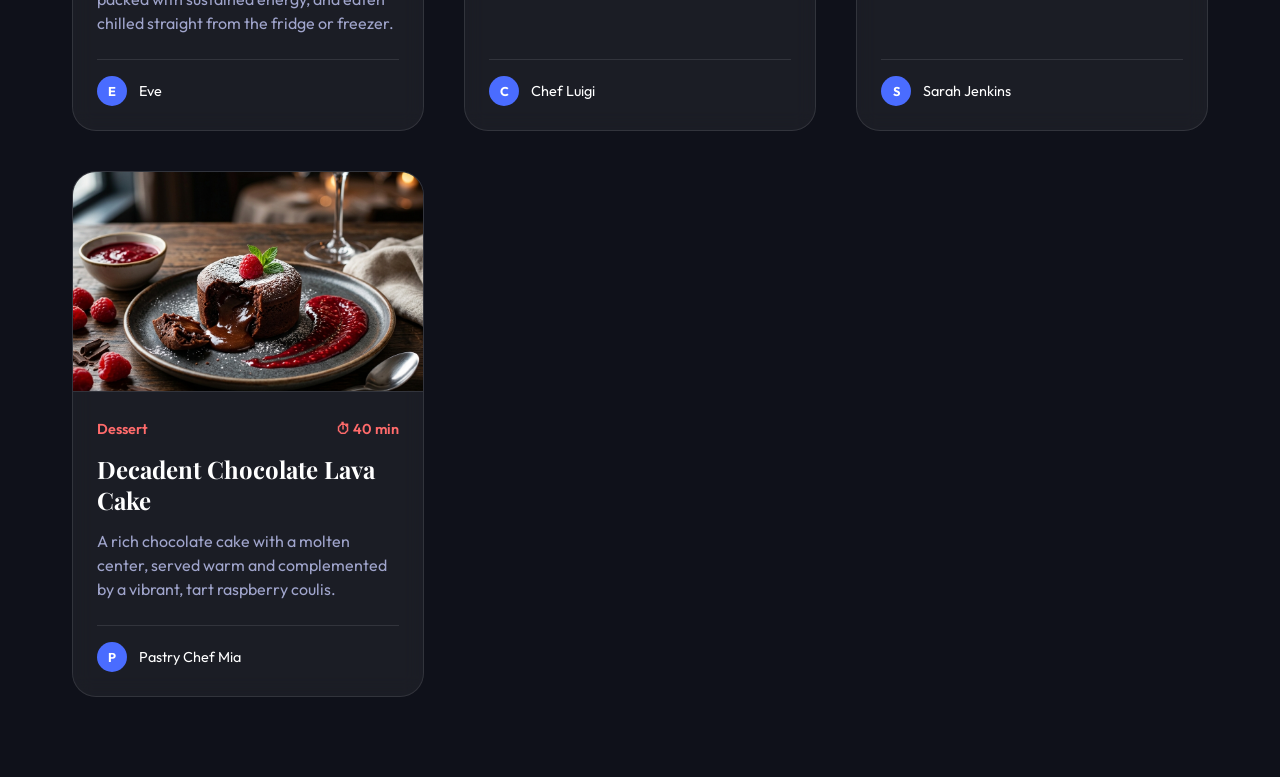
==== commit b6bf402c: "fix(mobile): improve header, hero, filter bar, and grid positioning on phones" ====
--- a/index.html
+++ b/index.html
@@ -22,7 +22,7 @@
 
     <header class="glass-header">
         <div class="container header-content">
-            <h1 class="logo">Eve's and Tivvit's <span>Family Recipes</span></h1>
+            <h1 class="logo"><a href="index.html">Eve's and Tivvit's <span>Family Recipes</span></a></h1>
             <nav>
                 <ul class="nav-links">
                     <li><a href="#" class="active">Discover</a></li>
--- a/style.css
+++ b/style.css
@@ -118,6 +118,11 @@
     font-size: 2rem;
     font-weight: 600;
     letter-spacing: -0.5px;
+}
+
+.logo a {
+    color: inherit;
+    text-decoration: none;
 }
 
 .logo span {
@@ -315,6 +320,9 @@
     transition: transform 0.4s cubic-bezier(0.175, 0.885, 0.32, 1.275), box-shadow 0.4s ease;
     display: flex;
     flex-direction: column;
+    text-decoration: none;
+    color: inherit;
+    cursor: pointer;
 }
 
 .recipe-card:hover {
@@ -537,22 +545,6 @@
     }
 }
 
-/* Responsive */
-@media (max-width: 768px) {
-    .hero-text h2 {
-        font-size: 3rem;
-    }
-
-    .nav-links {
-        gap: 1rem;
-    }
-
-    .toast-container {
-        left: 1rem;
-        right: 1rem;
-        bottom: 1rem;
-    }
-}
 
 /* Full Page Recipe Details */
 .full-page-recipe {
@@ -605,14 +597,6 @@
     color: var(--accent-color);
 }
 
-@media (max-width: 768px) {
-    .recipe-header-full {
-        flex-direction: column;
-    }
-    .full-page-recipe {
-        padding: 1.5rem;
-    }
-}
 
 /* View Recipe Detail */
 .view-recipe-meta {
@@ -635,11 +619,6 @@
     gap: 2rem;
 }
 
-@media (max-width: 600px) {
-    .recipe-layout {
-        grid-template-columns: 1fr;
-    }
-}
 
 .ingredients-section h3,
 .steps-section h3 {
@@ -782,4 +761,317 @@
 
 .portion-btn:hover {
     background: rgba(255, 255, 255, 0.2);
+}
+
+/* ==========================================================================
+   Responsive Breakpoints
+   ========================================================================== */
+
+/* Tablet & Smaller Desktops (<= 768px) */
+@media (max-width: 768px) {
+    .container {
+        padding: 0 1.25rem;
+    }
+
+    .header-content {
+        min-height: 65px;
+        padding: 0.75rem 0;
+    }
+
+    .logo {
+        font-size: 1.35rem;
+        line-height: 1.2;
+    }
+
+    .logo span {
+        display: block;
+        font-size: 0.9em;
+        white-space: nowrap;
+    }
+
+    .nav-links {
+        gap: 0.85rem;
+        align-items: center;
+    }
+
+    .nav-links a {
+        font-size: 1rem;
+    }
+
+    .btn-cook-mode {
+        padding: 0.45rem 0.85rem;
+        font-size: 0.88rem;
+        gap: 0.4rem;
+    }
+
+    /* Hero */
+    .hero {
+        min-height: auto;
+        padding: 2.5rem 0 1.5rem 0;
+    }
+
+    .hero-text {
+        gap: 1.25rem;
+        width: 100%;
+    }
+
+    .hero-text h2 {
+        font-size: 2.75rem;
+    }
+
+    .hero-text p {
+        font-size: 1.05rem;
+    }
+
+    .search-bar {
+        margin-top: 1rem;
+        max-width: 100%;
+    }
+
+    /* Grid */
+    .recipes-grid {
+        grid-template-columns: repeat(auto-fill, minmax(280px, 1fr));
+        gap: 1.75rem;
+        padding-bottom: 3.5rem;
+    }
+
+    /* Full Page Recipe Details */
+    .full-page-recipe {
+        padding: 1.75rem;
+        margin-top: 1rem;
+        margin-bottom: 2.5rem;
+        border-radius: 1.25rem;
+    }
+
+    .recipe-header-full {
+        flex-direction: column;
+        gap: 1.5rem;
+        margin-bottom: 2rem;
+        align-items: stretch;
+    }
+
+    .recipe-title-section h2 {
+        font-size: 2.25rem;
+    }
+
+    .toast-container {
+        left: 1rem;
+        right: 1rem;
+        bottom: 1rem;
+    }
+}
+
+/* Mobile Phones (<= 600px) */
+@media (max-width: 600px) {
+    .container {
+        padding: 0 1rem;
+    }
+
+    .header-content {
+        min-height: auto;
+        padding: 0.6rem 0;
+    }
+
+    .logo {
+        font-size: 1.2rem;
+    }
+
+    .logo span {
+        display: block;
+        font-size: 0.88em;
+    }
+
+    .nav-links {
+        gap: 0.65rem;
+    }
+
+    .nav-links a {
+        font-size: 0.95rem;
+    }
+
+    .btn-cook-mode {
+        padding: 0.4rem 0.75rem;
+        font-size: 0.82rem;
+        gap: 0.35rem;
+    }
+
+    .hero {
+        padding: 1.75rem 0 1rem 0;
+    }
+
+    .hero-text h2 {
+        font-size: 2.25rem;
+    }
+
+    .search-bar {
+        margin-top: 0.5rem;
+        padding: 0.35rem 0.5rem;
+    }
+
+    .search-bar input {
+        padding: 0.65rem 0.85rem;
+        font-size: 0.95rem;
+    }
+
+    .search-bar button {
+        width: 42px;
+        height: 42px;
+        flex-shrink: 0;
+    }
+
+    /* Filter Bar Mobile */
+    .filter-bar {
+        flex-direction: column;
+        align-items: stretch;
+        border-radius: 1.25rem;
+        padding: 0.85rem;
+        margin-top: 0.75rem;
+        gap: 0.65rem;
+        width: 100%;
+        box-sizing: border-box;
+    }
+
+    .filter-select {
+        width: 100%;
+        background: rgba(255, 255, 255, 0.08);
+        border: 1px solid var(--glass-border);
+        border-radius: 0.75rem;
+        padding: 0.65rem 2.25rem 0.65rem 1rem;
+        font-size: 0.92rem;
+        color: var(--text-primary);
+        appearance: none;
+        -webkit-appearance: none;
+        background-image: url("data:image/svg+xml,%3Csvg xmlns='http://www.w3.org/2000/svg' width='16' height='16' viewBox='0 0 24 24' fill='none' stroke='rgba(255,255,255,0.7)' stroke-width='2' stroke-linecap='round' stroke-linejoin='round'%3E%3Cpolyline points='6 9 12 15 18 9'%3E%3C/polyline%3E%3C/svg%3E");
+        background-repeat: no-repeat;
+        background-position: right 0.85rem center;
+        background-size: 14px;
+        box-sizing: border-box;
+    }
+
+    .filter-select:focus {
+        border-color: var(--accent-color);
+    }
+
+    .favorite-toggle {
+        justify-content: center;
+        padding: 0.35rem 0 0.15rem 0;
+        font-size: 0.92rem;
+    }
+
+    /* Single Column Grid */
+    .recipes-grid {
+        grid-template-columns: 1fr;
+        gap: 1.5rem;
+        padding-bottom: 3rem;
+    }
+
+    .recipe-card {
+        border-radius: 1.25rem;
+    }
+
+    .recipe-image {
+        height: 200px;
+    }
+
+    .recipe-content {
+        padding: 1.25rem;
+    }
+
+    .recipe-title {
+        font-size: 1.35rem;
+    }
+
+    /* Detail Page */
+    .full-page-recipe {
+        padding: 1.25rem;
+        margin-top: 0.75rem;
+        margin-bottom: 2rem;
+    }
+
+    .recipe-image-full {
+        max-height: 240px;
+    }
+
+    .recipe-title-section h2 {
+        font-size: 1.85rem;
+    }
+
+    .recipe-layout {
+        grid-template-columns: 1fr;
+        gap: 1.5rem;
+    }
+
+    .view-recipe-meta {
+        flex-wrap: wrap;
+        gap: 0.75rem;
+        font-size: 0.85rem;
+        margin-bottom: 0.75rem;
+    }
+
+    .ingredients-header {
+        flex-wrap: wrap;
+        gap: 0.75rem;
+        align-items: center;
+    }
+
+    .step-checkbox-container {
+        padding: 0.4rem 0.2rem;
+        gap: 0.75rem;
+    }
+}
+
+/* Extra Small Mobile (<= 480px) */
+@media (max-width: 480px) {
+    .container {
+        padding: 0 0.85rem;
+    }
+
+    .logo {
+        font-size: 1.05rem;
+        letter-spacing: -0.3px;
+    }
+
+    .logo span {
+        font-size: 0.85em;
+    }
+
+    .nav-links {
+        gap: 0.5rem;
+    }
+
+    .nav-links a {
+        font-size: 0.88rem;
+    }
+
+    .btn-cook-mode {
+        padding: 0.35rem 0.6rem;
+        font-size: 0.78rem;
+        gap: 0.3rem;
+    }
+
+    .btn-cook-mode .cook-icon {
+        font-size: 0.9rem;
+    }
+
+    .hero-text h2 {
+        font-size: 2rem;
+    }
+
+    .search-bar input {
+        padding: 0.55rem 0.75rem;
+        font-size: 0.9rem;
+    }
+
+    .search-bar button {
+        width: 38px;
+        height: 38px;
+    }
+
+    .filter-bar {
+        padding: 0.75rem;
+    }
+
+    .recipe-title-section h2 {
+        font-size: 1.65rem;
+    }
 }
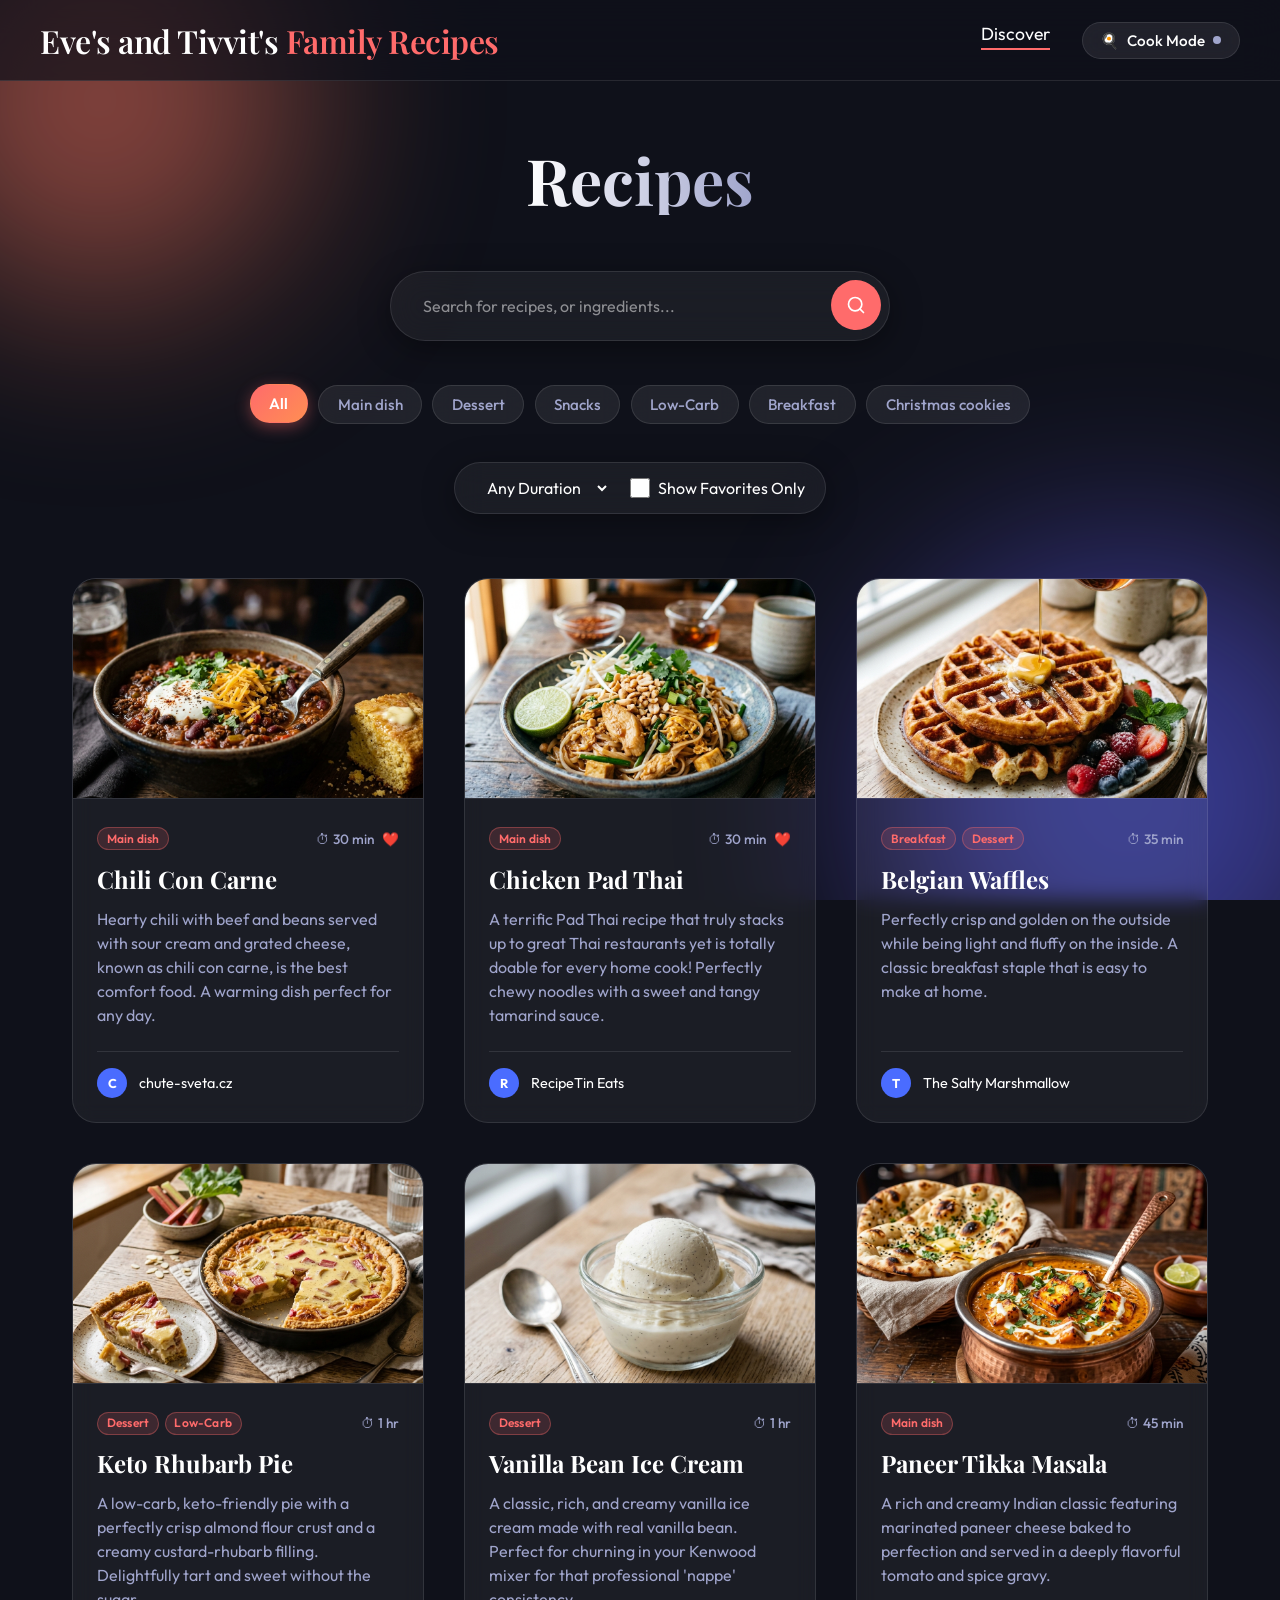
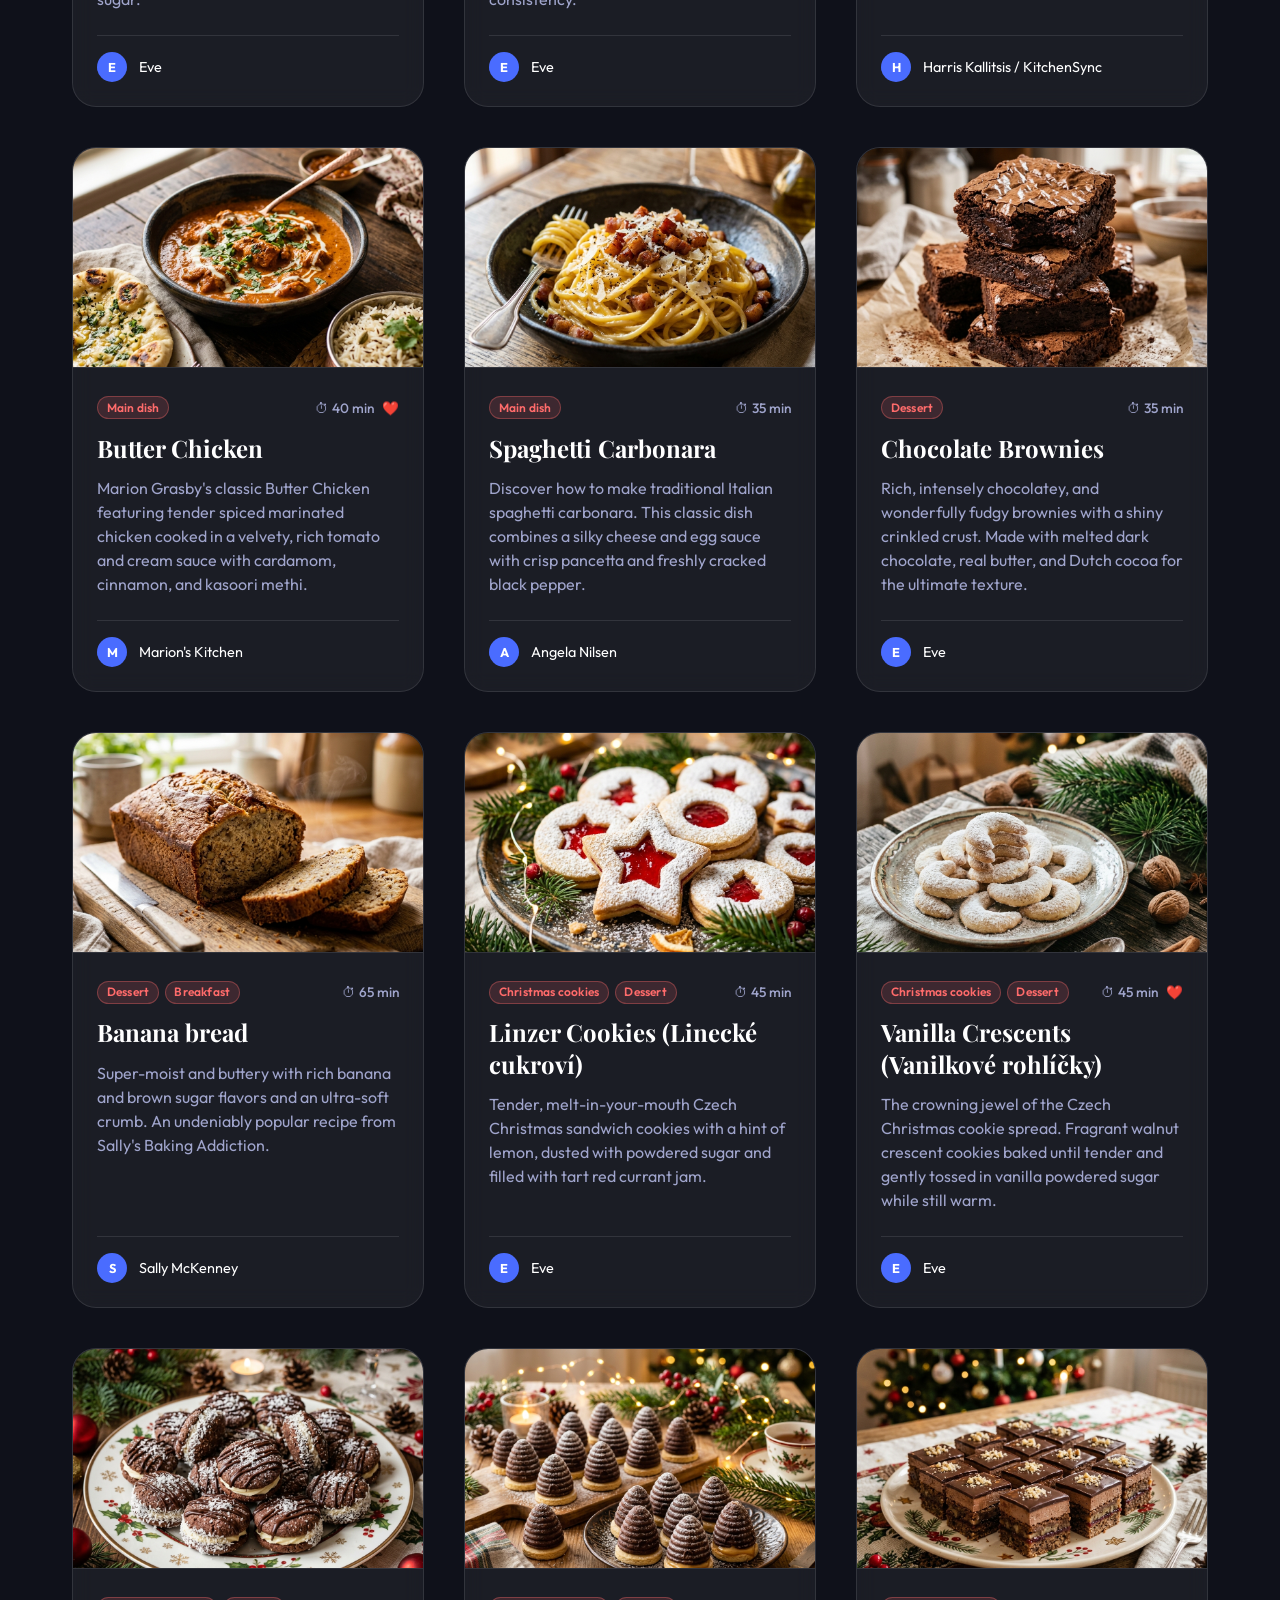
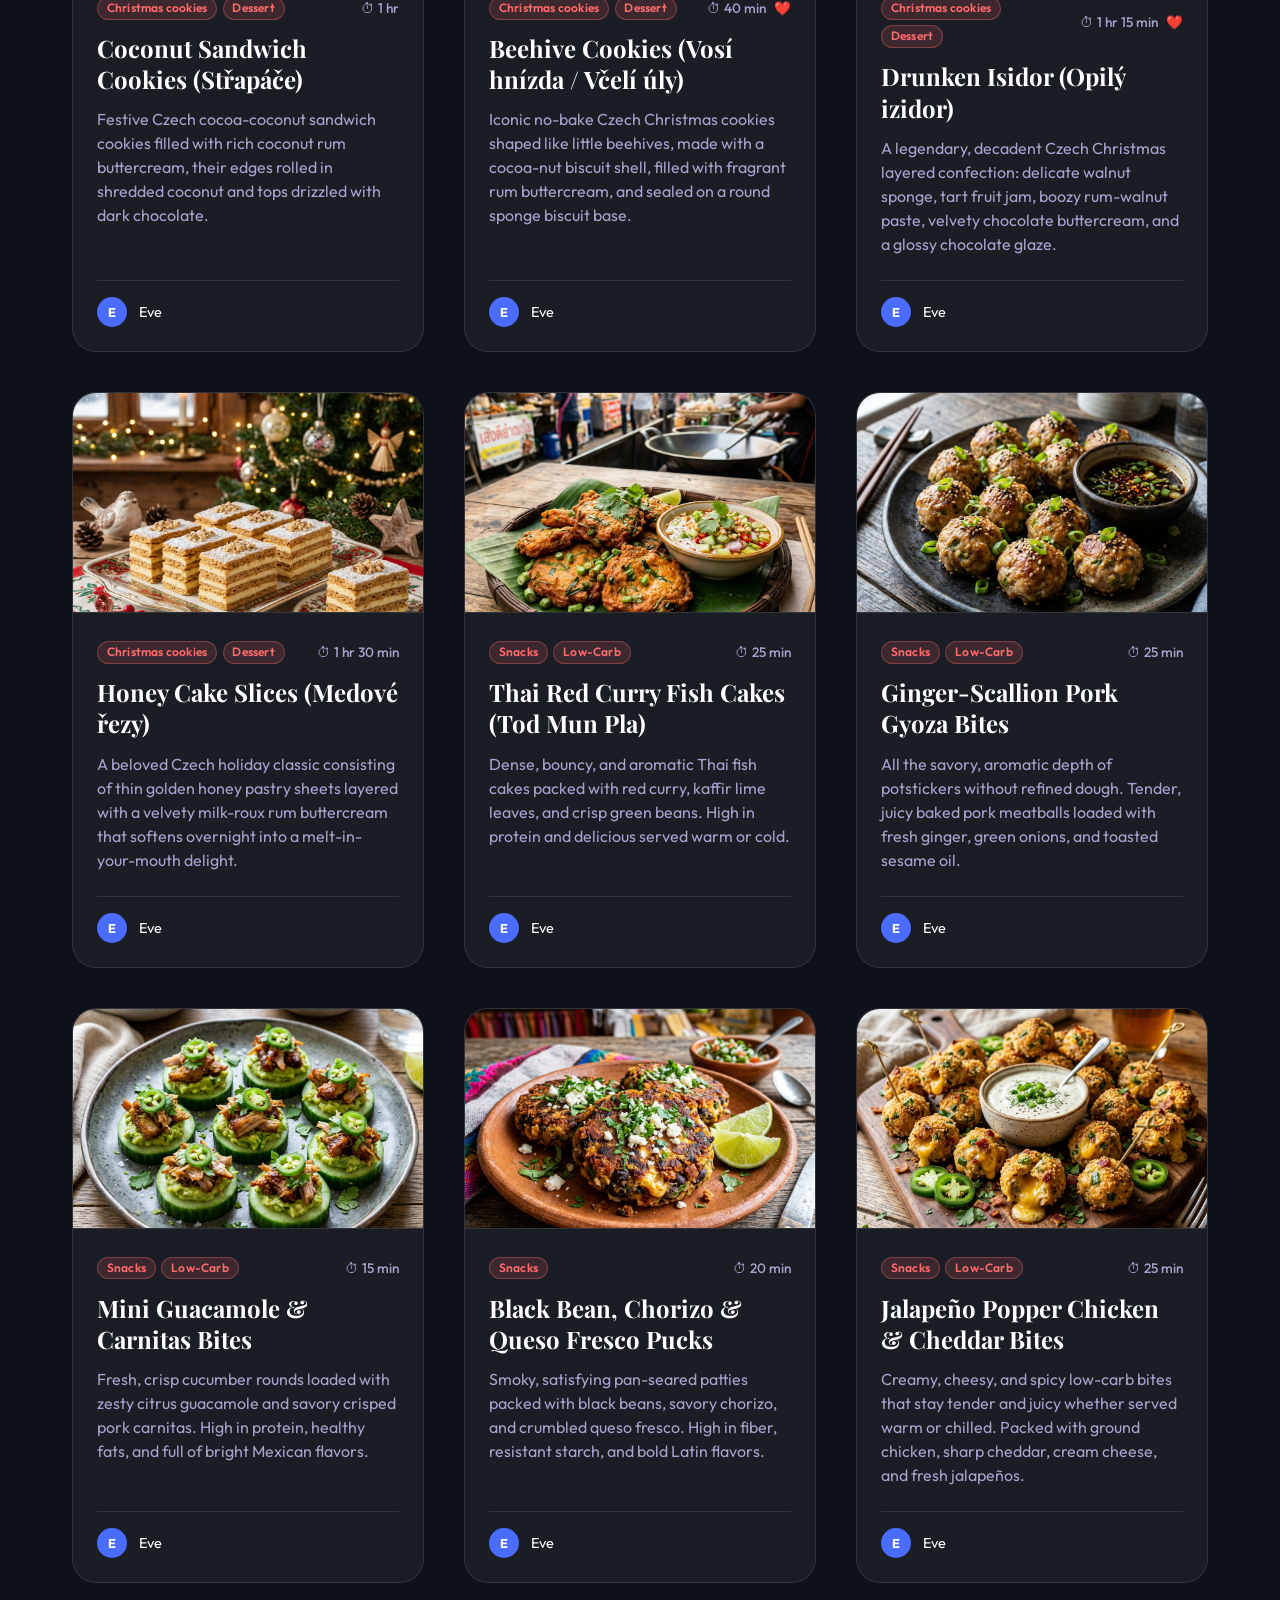
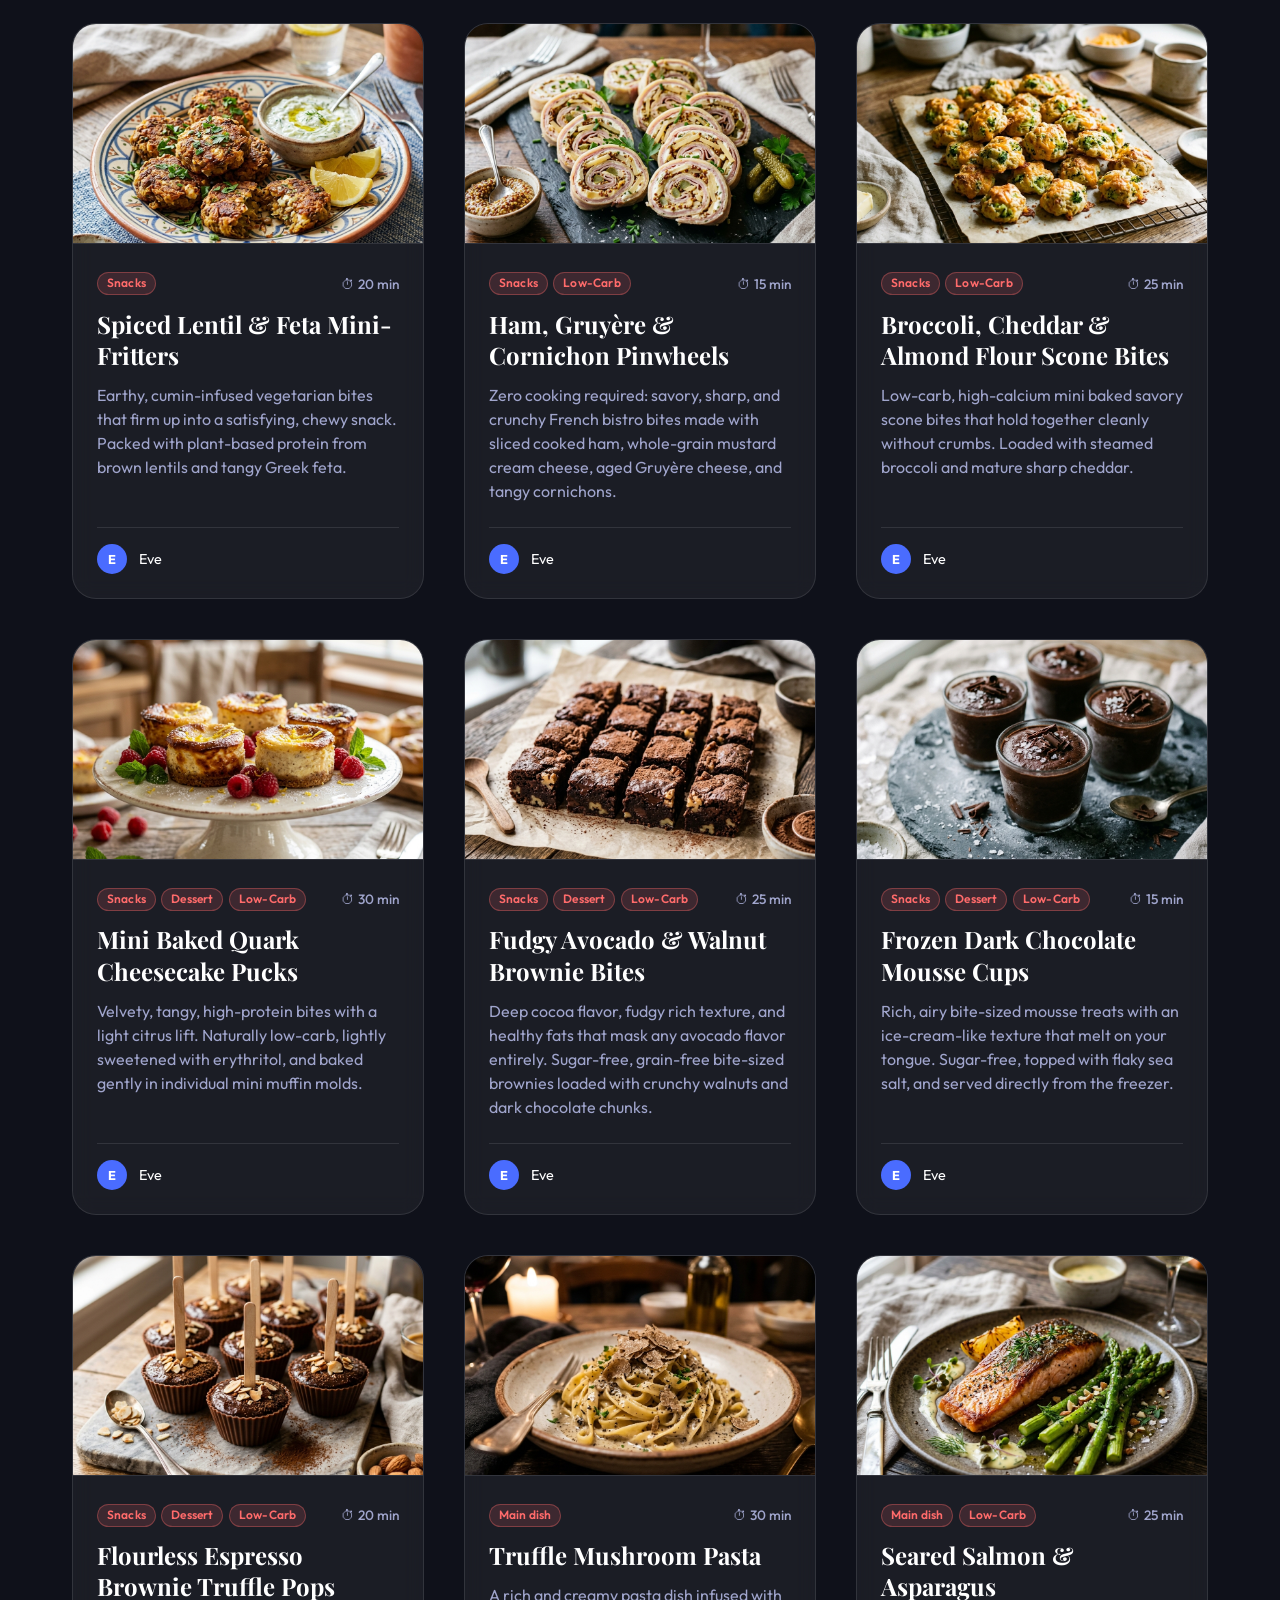
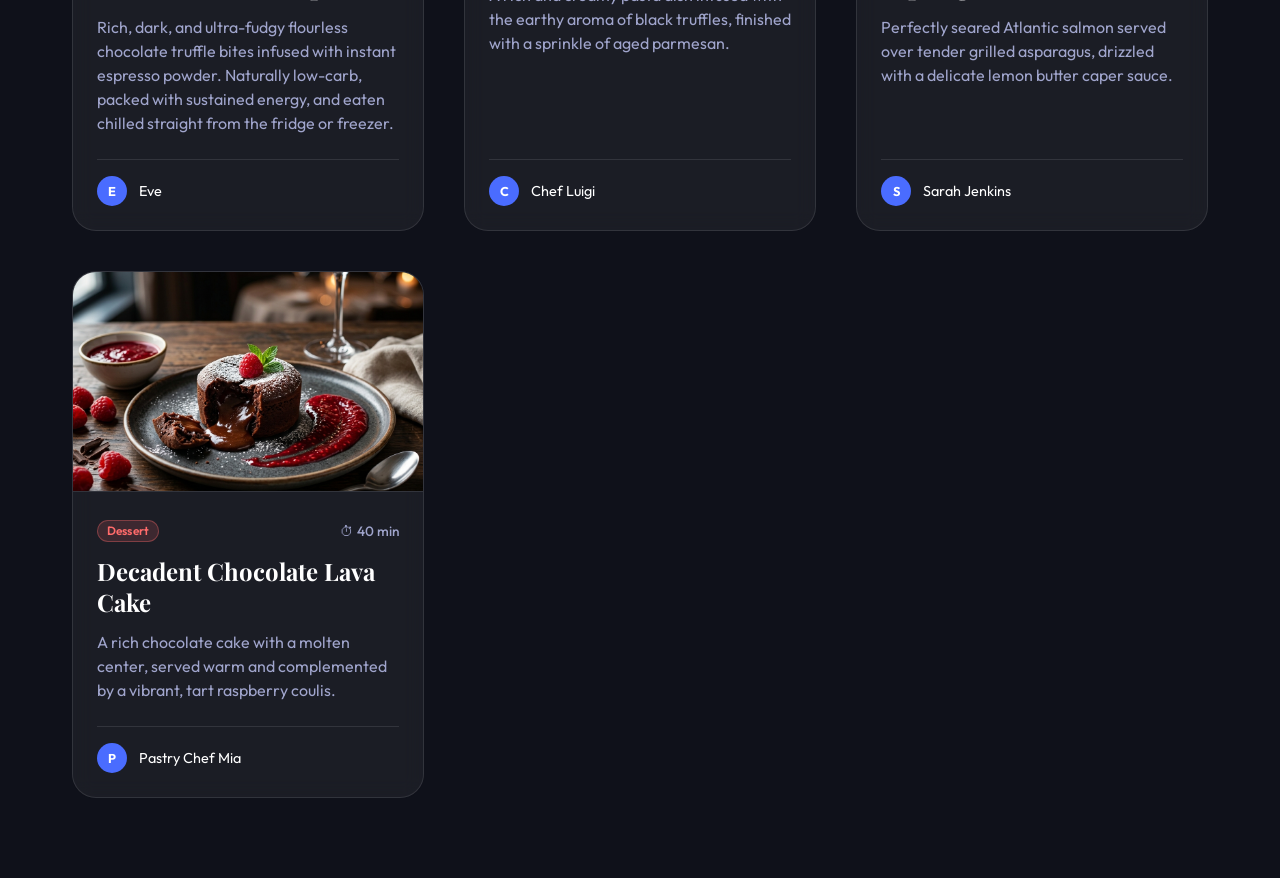
==== commit 1f87c142: "feat: introduce multi-tags system, Low-Carb tag, and interactive tag filter buttons" ====
--- a/index.html
+++ b/index.html
@@ -54,11 +54,11 @@
                     </button>
                 </div>
 
-                <div class="filter-bar glass-panel">
-                    <select id="categoryFilter" class="filter-select">
-                        <option value="All">All Categories</option>
-                    </select>
+                <div class="tag-filters" id="tagFilters" role="group" aria-label="Filter recipes by tag">
+                    <!-- Tag buttons populated by script.js -->
+                </div>
 
+                <div class="filter-bar glass-panel secondary-filters">
                     <select id="timeFilter" class="filter-select">
                         <option value="All">Any Duration</option>
                         <option value="30">30 min or less</option>
--- a/style.css
+++ b/style.css
@@ -259,16 +259,64 @@
     transform: scale(1.05);
 }
 
+/* Tag Filter Buttons */
+.tag-filters {
+    display: flex;
+    flex-wrap: wrap;
+    justify-content: center;
+    gap: 0.65rem;
+    margin-top: 1.25rem;
+    max-width: 900px;
+    width: 100%;
+}
+
+.tag-filter-btn {
+    background: rgba(255, 255, 255, 0.08);
+    border: 1px solid var(--glass-border);
+    color: var(--text-secondary);
+    padding: 0.55rem 1.15rem;
+    border-radius: 2rem;
+    font-family: 'Outfit', sans-serif;
+    font-size: 0.95rem;
+    font-weight: 500;
+    cursor: pointer;
+    backdrop-filter: blur(10px);
+    -webkit-backdrop-filter: blur(10px);
+    transition: all 0.25s cubic-bezier(0.4, 0, 0.2, 1);
+    white-space: nowrap;
+}
+
+.tag-filter-btn:hover {
+    background: rgba(255, 255, 255, 0.16);
+    color: var(--text-primary);
+    transform: translateY(-2px);
+    border-color: rgba(255, 255, 255, 0.25);
+}
+
+.tag-filter-btn.active {
+    background: linear-gradient(135deg, var(--accent-color), #ff8e53);
+    color: #ffffff;
+    border-color: transparent;
+    box-shadow: 0 4px 15px rgba(255, 107, 107, 0.4);
+    font-weight: 600;
+    transform: translateY(-1px);
+}
+
 /* Filter Bar */
 .filter-bar {
     display: flex;
-    gap: 1rem;
+    gap: 1.25rem;
     padding: 0.5rem 1.5rem;
     margin-top: 1rem;
     border-radius: 2rem;
     justify-content: center;
     align-items: center;
     flex-wrap: wrap;
+}
+
+.secondary-filters {
+    margin-top: 0.85rem;
+    padding: 0.4rem 1.25rem;
 }
 
 .filter-select {
@@ -357,10 +405,40 @@
 .recipe-meta {
     display: flex;
     justify-content: space-between;
-    font-size: 0.9rem;
+    align-items: center;
+    gap: 0.75rem;
+    margin-bottom: 0.85rem;
+}
+
+.recipe-tags-list {
+    display: flex;
+    flex-wrap: wrap;
+    gap: 0.35rem;
+    align-items: center;
+}
+
+.recipe-tag-badge {
+    display: inline-block;
+    background: rgba(255, 107, 107, 0.15);
     color: var(--accent-color);
-    margin-bottom: 1rem;
+    border: 1px solid rgba(255, 107, 107, 0.35);
+    padding: 0.2rem 0.55rem;
+    border-radius: 1rem;
+    font-size: 0.75rem;
     font-weight: 600;
+    line-height: 1.2;
+    letter-spacing: 0.2px;
+}
+
+.recipe-meta-right {
+    display: flex;
+    align-items: center;
+    gap: 0.5rem;
+    color: var(--text-secondary);
+    font-size: 0.85rem;
+    font-weight: 500;
+    white-space: nowrap;
+    flex-shrink: 0;
 }
 
 .recipe-title {
@@ -770,16 +848,16 @@
 /* Tablet & Smaller Desktops (<= 768px) */
 @media (max-width: 768px) {
     .container {
-        padding: 0 1.25rem;
+        padding: 0 1.5rem;
     }
 
     .header-content {
-        min-height: 65px;
+        min-height: 70px;
         padding: 0.75rem 0;
     }
 
     .logo {
-        font-size: 1.35rem;
+        font-size: 1.75rem;
         line-height: 1.2;
     }
 
@@ -790,18 +868,18 @@
     }
 
     .nav-links {
-        gap: 0.85rem;
+        gap: 1.25rem;
         align-items: center;
     }
 
     .nav-links a {
-        font-size: 1rem;
+        font-size: 1.05rem;
     }
 
     .btn-cook-mode {
-        padding: 0.45rem 0.85rem;
-        font-size: 0.88rem;
-        gap: 0.4rem;
+        padding: 0.55rem 1.15rem;
+        font-size: 0.95rem;
+        gap: 0.5rem;
     }
 
     /* Hero */
@@ -816,11 +894,11 @@
     }
 
     .hero-text h2 {
-        font-size: 2.75rem;
+        font-size: 3.5rem;
     }
 
     .hero-text p {
-        font-size: 1.05rem;
+        font-size: 1.1rem;
     }
 
     .search-bar {
@@ -837,8 +915,8 @@
 
     /* Full Page Recipe Details */
     .full-page-recipe {
-        padding: 1.75rem;
-        margin-top: 1rem;
+        padding: 2rem;
+        margin-top: 1.25rem;
         margin-bottom: 2.5rem;
         border-radius: 1.25rem;
     }
@@ -851,7 +929,7 @@
     }
 
     .recipe-title-section h2 {
-        font-size: 2.25rem;
+        font-size: 2.5rem;
     }
 
     .toast-container {
@@ -868,31 +946,42 @@
     }
 
     .header-content {
+        flex-direction: column;
+        align-items: center;
+        text-align: center;
+        gap: 0.85rem;
+        padding: 1rem 0 0.5rem 0;
         min-height: auto;
-        padding: 0.6rem 0;
     }
 
     .logo {
-        font-size: 1.2rem;
+        font-size: 1.7rem;
+        line-height: 1.25;
+        text-align: center;
     }
 
     .logo span {
         display: block;
-        font-size: 0.88em;
+        font-size: 0.92em;
     }
 
     .nav-links {
-        gap: 0.65rem;
+        display: flex;
+        align-items: center;
+        justify-content: center;
+        gap: 1.5rem;
+        width: 100%;
     }
 
     .nav-links a {
+        font-size: 1.05rem;
+    }
+
+    .btn-cook-mode {
+        padding: 0.6rem 1.25rem;
         font-size: 0.95rem;
-    }
-
-    .btn-cook-mode {
-        padding: 0.4rem 0.75rem;
-        font-size: 0.82rem;
-        gap: 0.35rem;
+        gap: 0.5rem;
+        border-radius: 2rem;
     }
 
     .hero {
@@ -900,62 +989,61 @@
     }
 
     .hero-text h2 {
-        font-size: 2.25rem;
+        font-size: 3rem;
     }
 
     .search-bar {
-        margin-top: 0.5rem;
-        padding: 0.35rem 0.5rem;
+        margin-top: 0.75rem;
+        padding: 0.4rem 0.5rem;
     }
 
     .search-bar input {
-        padding: 0.65rem 0.85rem;
+        padding: 0.75rem 1rem;
         font-size: 0.95rem;
     }
 
     .search-bar button {
-        width: 42px;
-        height: 42px;
+        width: 44px;
+        height: 44px;
         flex-shrink: 0;
     }
 
-    /* Filter Bar Mobile */
-    .filter-bar {
-        flex-direction: column;
-        align-items: stretch;
-        border-radius: 1.25rem;
-        padding: 0.85rem;
-        margin-top: 0.75rem;
-        gap: 0.65rem;
-        width: 100%;
-        box-sizing: border-box;
-    }
-
-    .filter-select {
-        width: 100%;
-        background: rgba(255, 255, 255, 0.08);
-        border: 1px solid var(--glass-border);
-        border-radius: 0.75rem;
-        padding: 0.65rem 2.25rem 0.65rem 1rem;
-        font-size: 0.92rem;
-        color: var(--text-primary);
-        appearance: none;
-        -webkit-appearance: none;
-        background-image: url("data:image/svg+xml,%3Csvg xmlns='http://www.w3.org/2000/svg' width='16' height='16' viewBox='0 0 24 24' fill='none' stroke='rgba(255,255,255,0.7)' stroke-width='2' stroke-linecap='round' stroke-linejoin='round'%3E%3Cpolyline points='6 9 12 15 18 9'%3E%3C/polyline%3E%3C/svg%3E");
-        background-repeat: no-repeat;
-        background-position: right 0.85rem center;
-        background-size: 14px;
-        box-sizing: border-box;
-    }
-
-    .filter-select:focus {
+    /* Tag Filters & Secondary Filters Mobile */
+    .tag-filters {
+        gap: 0.5rem;
+        margin-top: 1rem;
+    }
+
+    .tag-filter-btn {
+        padding: 0.45rem 0.95rem;
+        font-size: 0.88rem;
+    }
+
+    .secondary-filters {
+        flex-direction: row;
+        justify-content: center;
+        align-items: center;
+        padding: 0.45rem 1.15rem;
+        margin-top: 0.65rem;
+        gap: 1rem;
+        border-radius: 2rem;
+        width: auto;
+    }
+
+    .secondary-filters .filter-select {
+        width: auto;
+        padding: 0.5rem 2rem 0.5rem 0.85rem;
+        font-size: 0.9rem;
+    }
+
+    .secondary-filters .filter-select:focus {
         border-color: var(--accent-color);
     }
 
     .favorite-toggle {
         justify-content: center;
-        padding: 0.35rem 0 0.15rem 0;
-        font-size: 0.92rem;
+        padding: 0.25rem 0;
+        font-size: 0.9rem;
     }
 
     /* Single Column Grid */
@@ -983,17 +1071,17 @@
 
     /* Detail Page */
     .full-page-recipe {
-        padding: 1.25rem;
+        padding: 1.5rem;
         margin-top: 0.75rem;
         margin-bottom: 2rem;
     }
 
     .recipe-image-full {
-        max-height: 240px;
+        max-height: 260px;
     }
 
     .recipe-title-section h2 {
-        font-size: 1.85rem;
+        font-size: 2.25rem;
     }
 
     .recipe-layout {
@@ -1004,7 +1092,7 @@
     .view-recipe-meta {
         flex-wrap: wrap;
         gap: 0.75rem;
-        font-size: 0.85rem;
+        font-size: 0.9rem;
         margin-bottom: 0.75rem;
     }
 
@@ -1015,7 +1103,7 @@
     }
 
     .step-checkbox-container {
-        padding: 0.4rem 0.2rem;
+        padding: 0.45rem 0.25rem;
         gap: 0.75rem;
     }
 }
@@ -1023,55 +1111,81 @@
 /* Extra Small Mobile (<= 480px) */
 @media (max-width: 480px) {
     .container {
-        padding: 0 0.85rem;
+        padding: 0 0.9rem;
+    }
+
+    .header-content {
+        gap: 0.75rem;
+        padding: 0.85rem 0 0.4rem 0;
     }
 
     .logo {
-        font-size: 1.05rem;
+        font-size: 1.55rem;
         letter-spacing: -0.3px;
+        line-height: 1.25;
     }
 
     .logo span {
-        font-size: 0.85em;
+        font-size: 0.9em;
     }
 
     .nav-links {
-        gap: 0.5rem;
+        gap: 1.25rem;
     }
 
     .nav-links a {
-        font-size: 0.88rem;
+        font-size: 1rem;
     }
 
     .btn-cook-mode {
-        padding: 0.35rem 0.6rem;
-        font-size: 0.78rem;
-        gap: 0.3rem;
+        padding: 0.55rem 1.15rem;
+        font-size: 0.9rem;
+        gap: 0.45rem;
     }
 
     .btn-cook-mode .cook-icon {
-        font-size: 0.9rem;
+        font-size: 1rem;
     }
 
     .hero-text h2 {
+        font-size: 2.75rem;
+    }
+
+    .search-bar input {
+        padding: 0.65rem 0.85rem;
+        font-size: 0.92rem;
+    }
+
+    .search-bar button {
+        width: 42px;
+        height: 42px;
+    }
+
+    .tag-filters {
+        gap: 0.4rem;
+        margin-top: 0.85rem;
+    }
+
+    .tag-filter-btn {
+        padding: 0.4rem 0.8rem;
+        font-size: 0.82rem;
+    }
+
+    .secondary-filters {
+        gap: 0.75rem;
+        padding: 0.4rem 0.85rem;
+    }
+
+    .secondary-filters .filter-select {
+        font-size: 0.85rem;
+        padding: 0.45rem 1.85rem 0.45rem 0.75rem;
+    }
+
+    .favorite-toggle {
+        font-size: 0.85rem;
+    }
+
+    .recipe-title-section h2 {
         font-size: 2rem;
     }
-
-    .search-bar input {
-        padding: 0.55rem 0.75rem;
-        font-size: 0.9rem;
-    }
-
-    .search-bar button {
-        width: 38px;
-        height: 38px;
-    }
-
-    .filter-bar {
-        padding: 0.75rem;
-    }
-
-    .recipe-title-section h2 {
-        font-size: 1.65rem;
-    }
 }
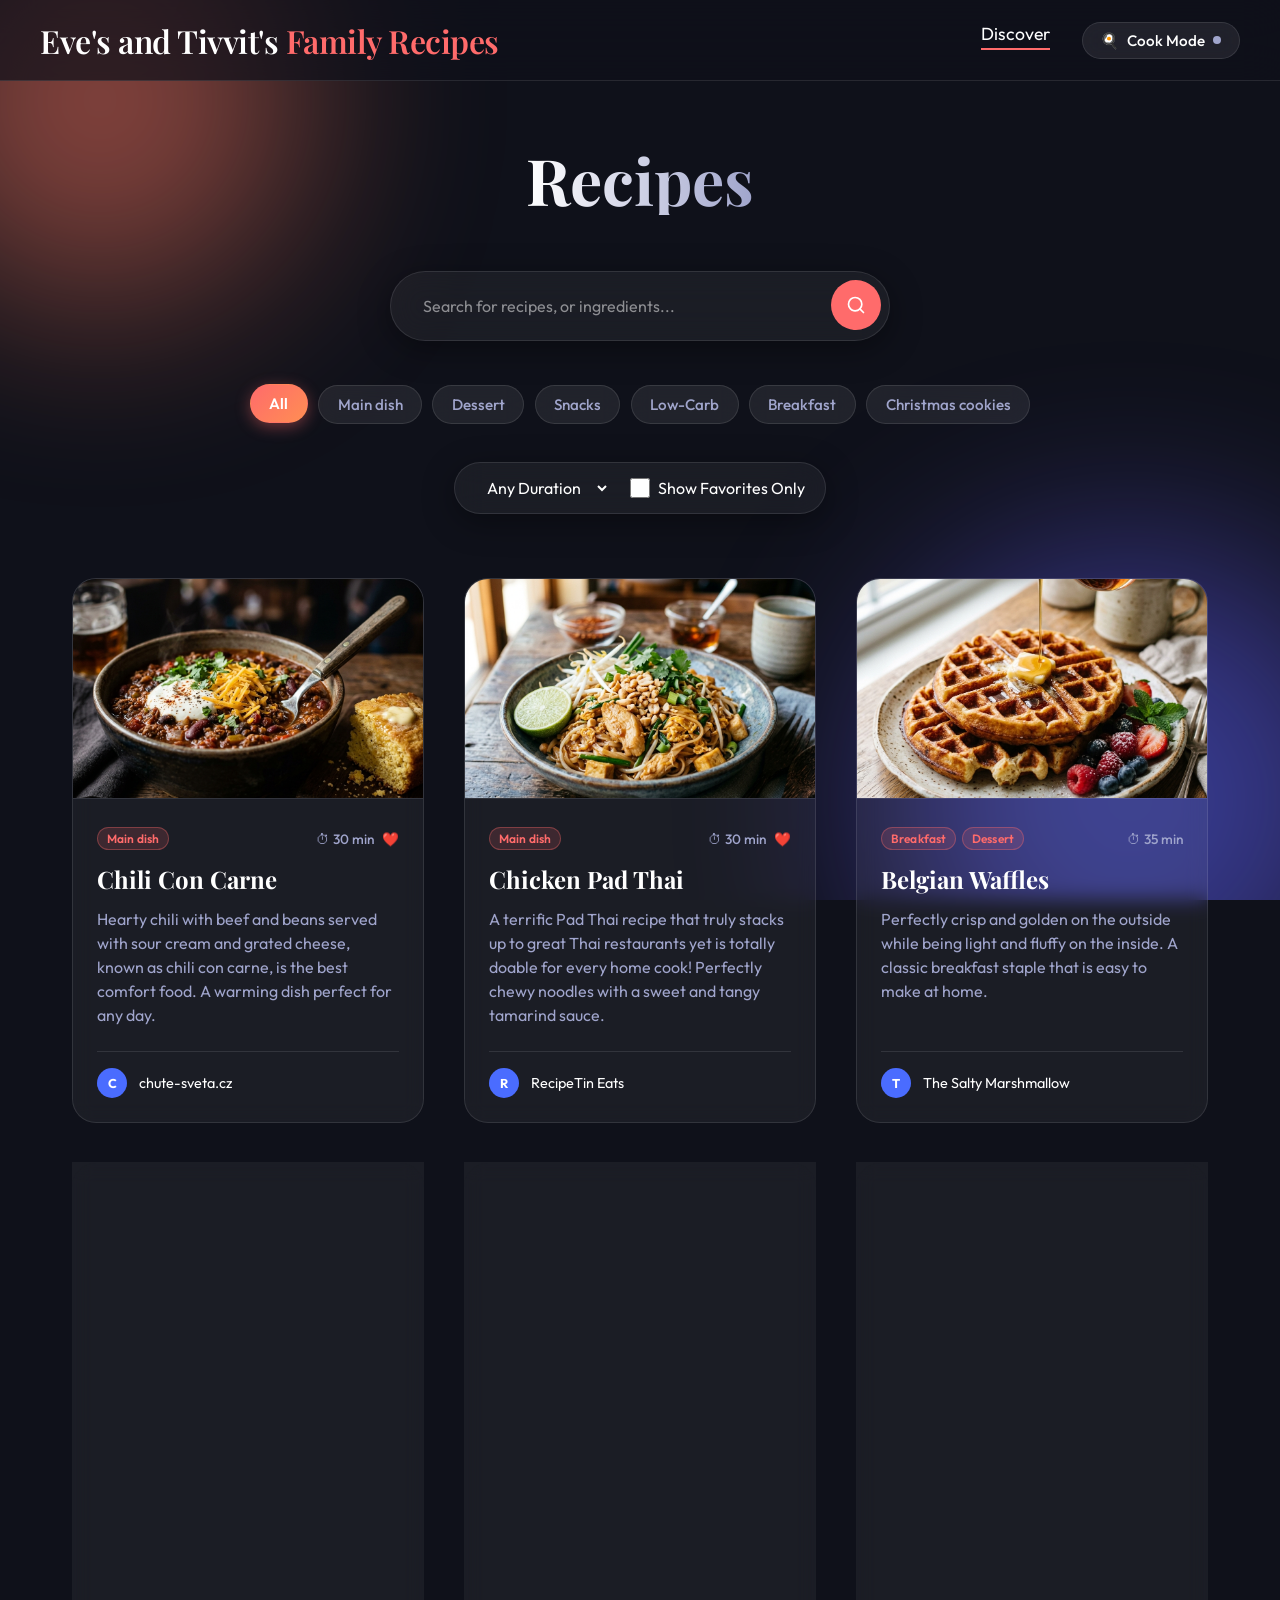
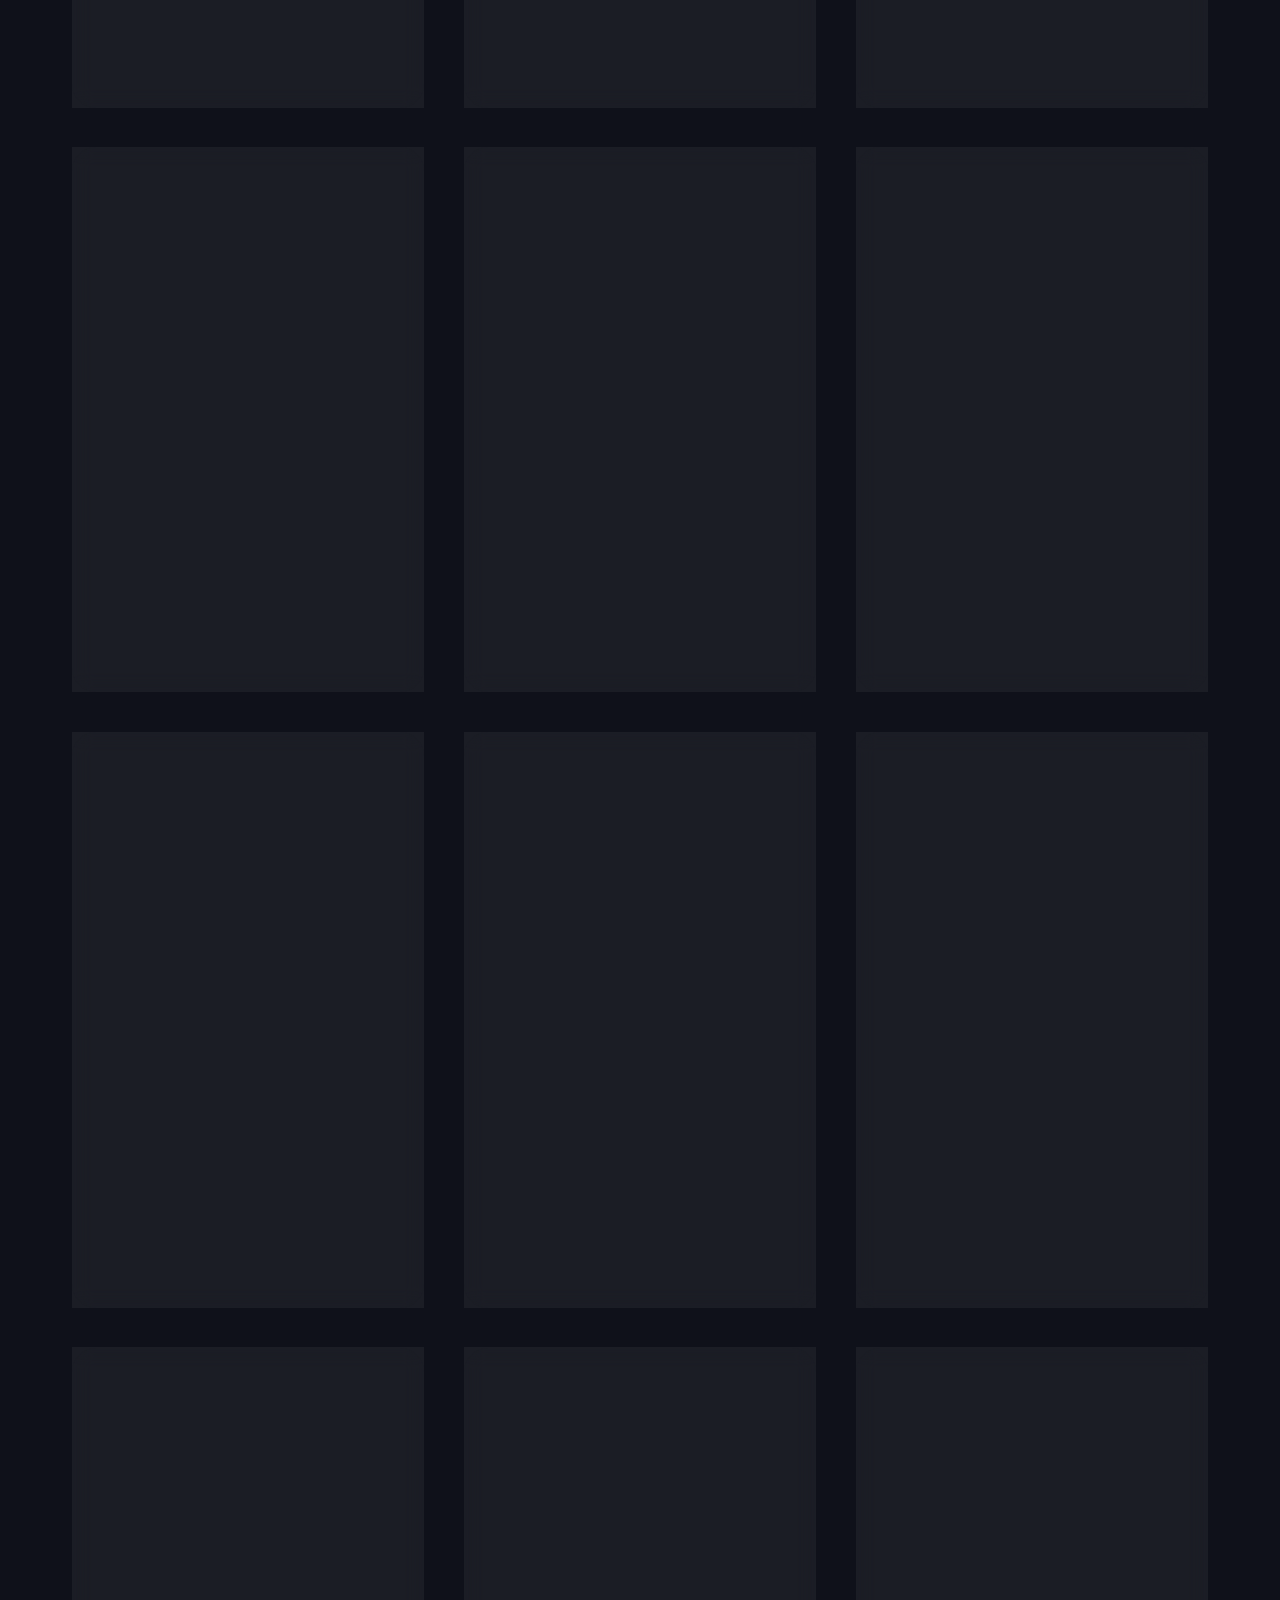
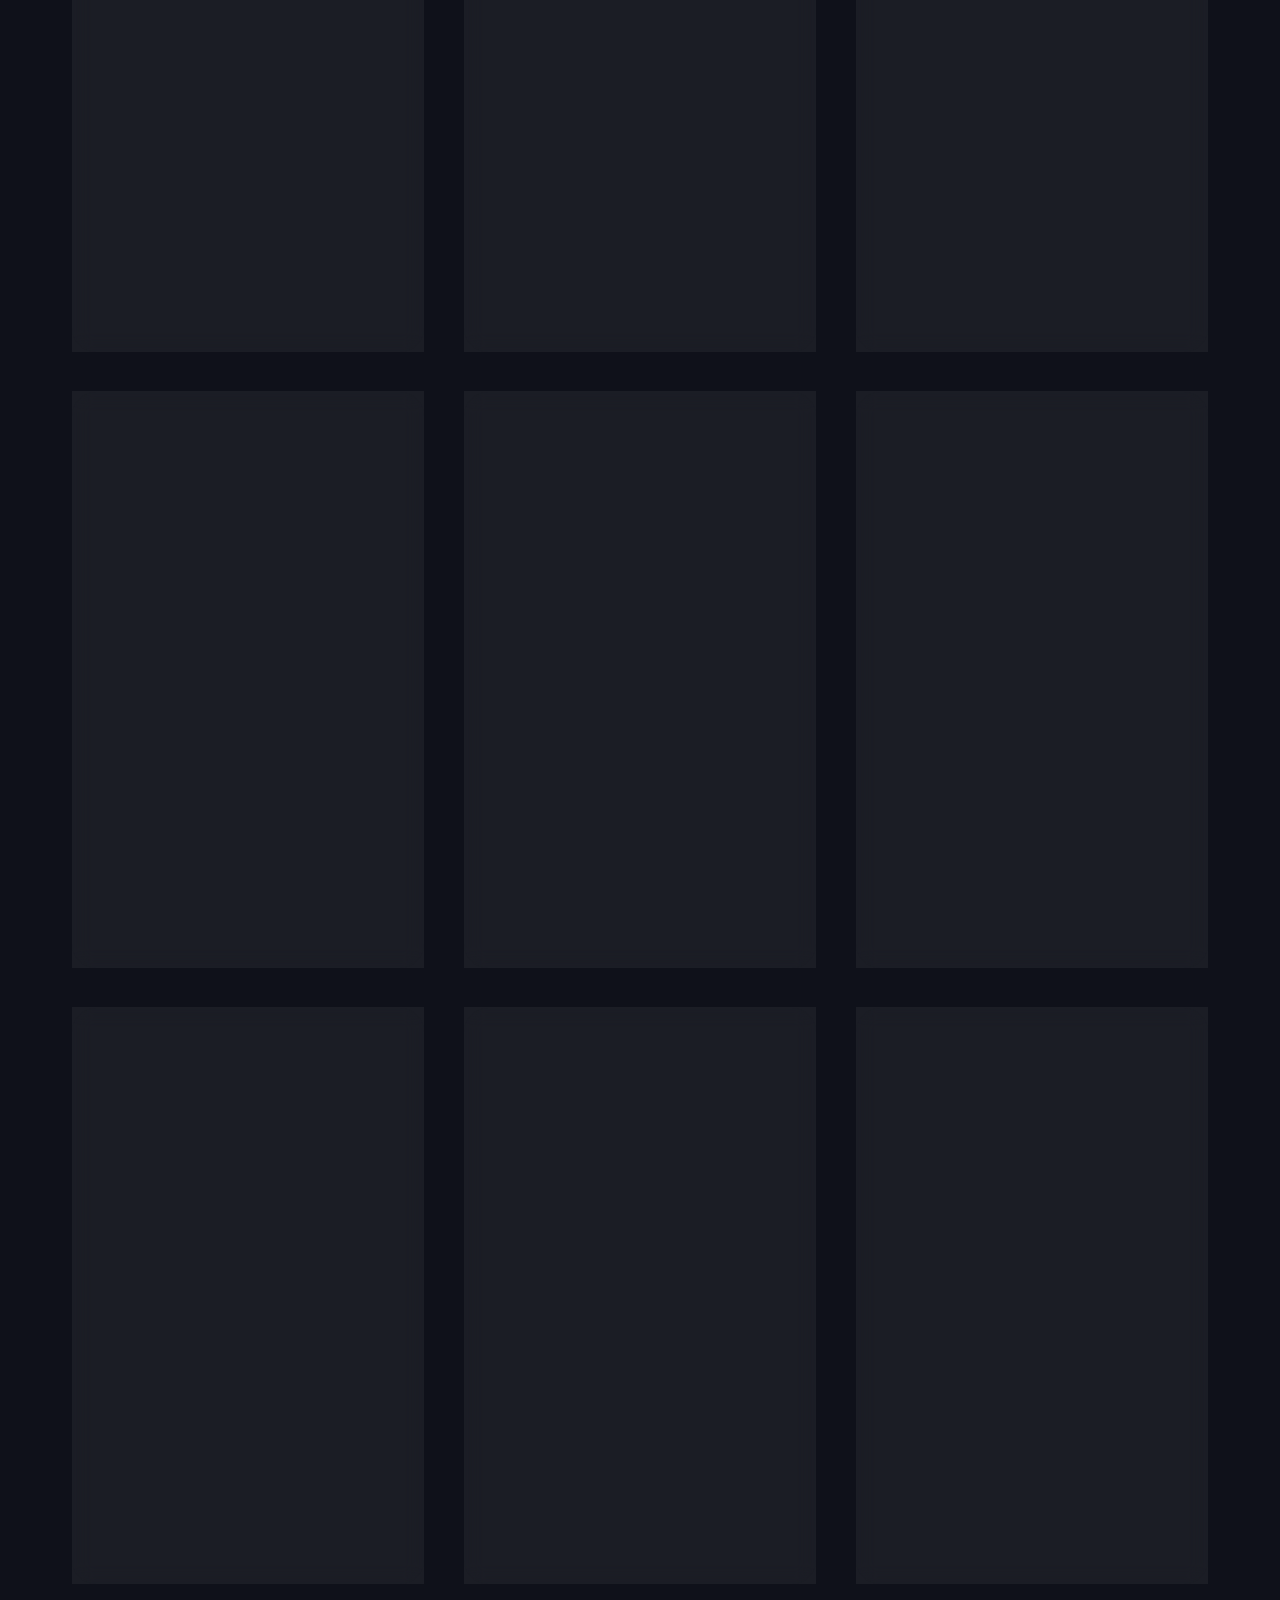
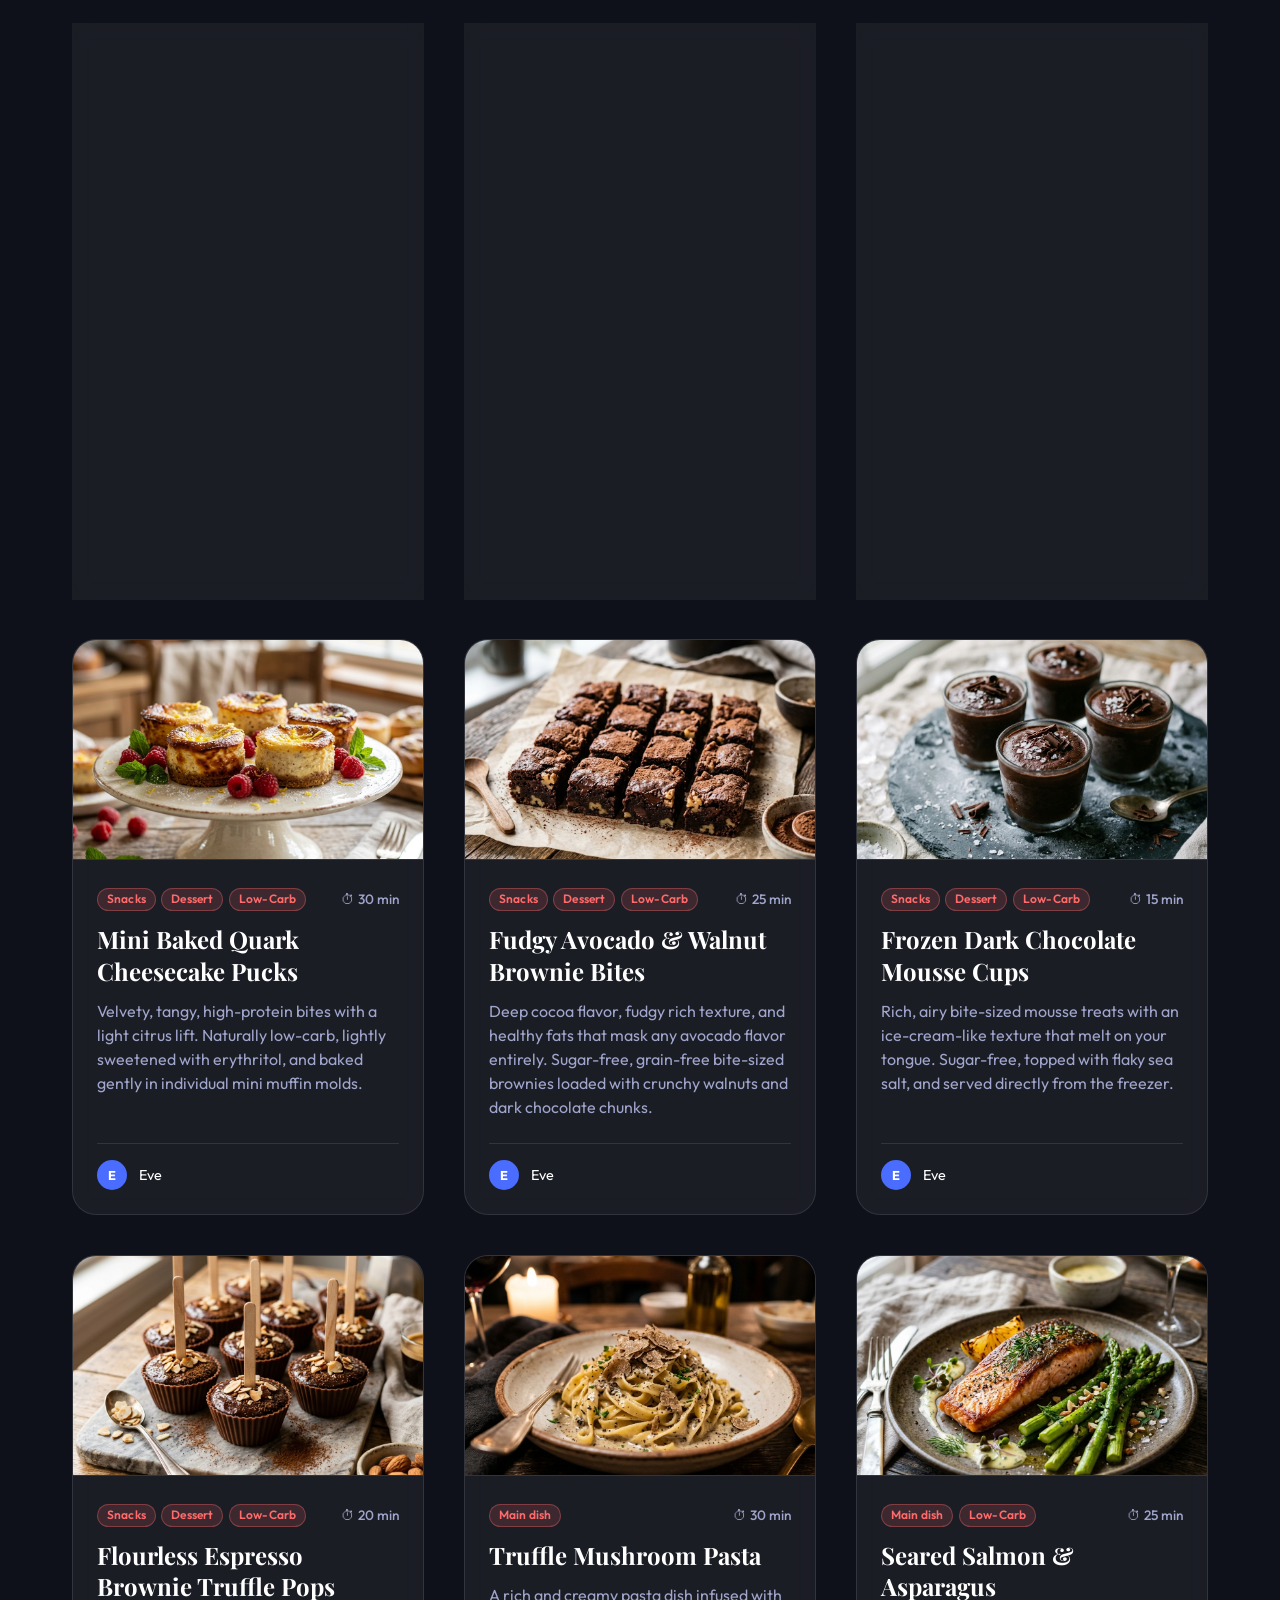
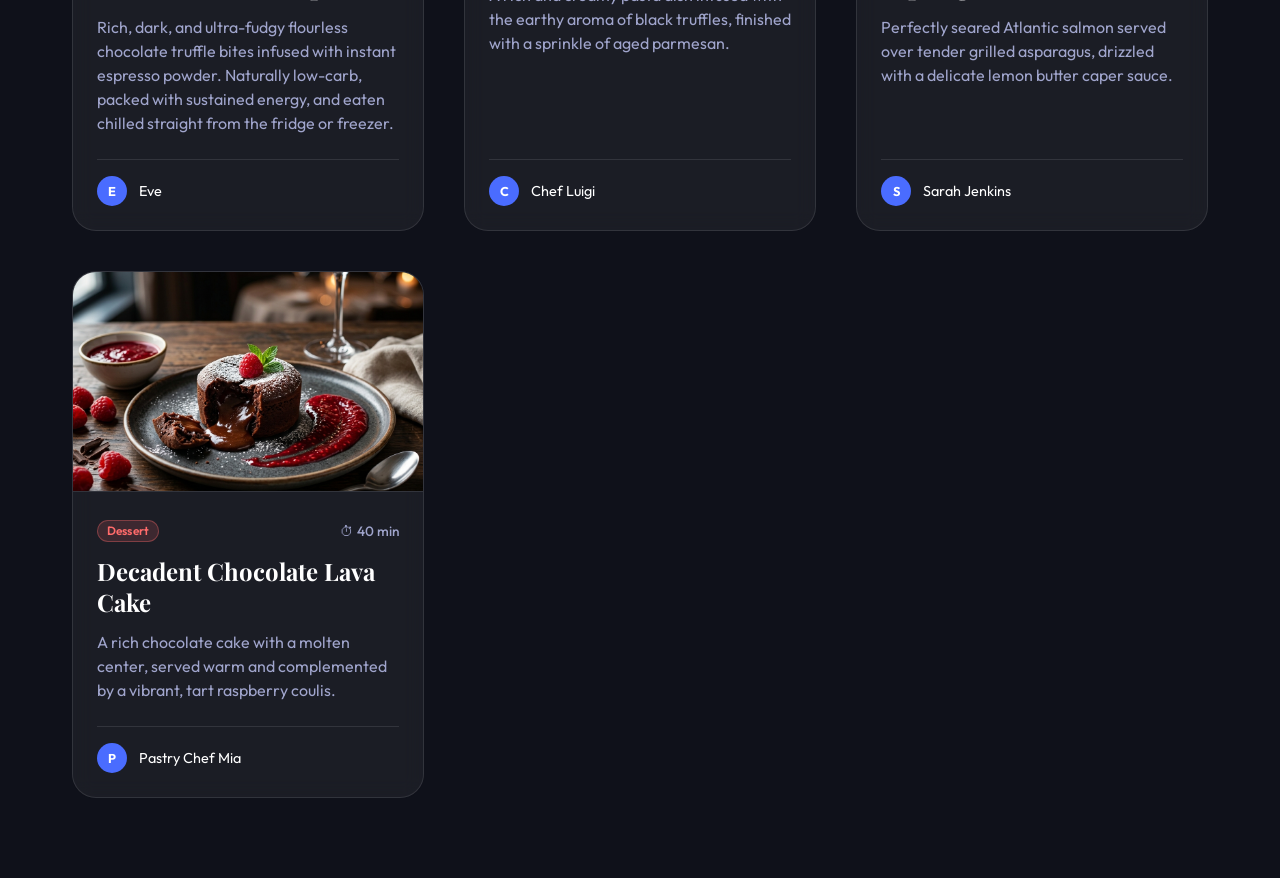
==== commit 191bf3d5: "feat(ui): support selecting multiple tag filter buttons on main page" ====
--- a/index.html
+++ b/index.html
@@ -11,7 +11,7 @@
     <link
         href="https://fonts.googleapis.com/css2?family=Outfit:wght@300;400;600;800&family=Playfair+Display:ital,wght@0,600;1,600&display=swap"
         rel="stylesheet">
-    <link rel="stylesheet" href="style.css">
+    <link rel="stylesheet" href="style.css?v=2.1">
 </head>
 
 <body>
@@ -55,7 +55,13 @@
                 </div>
 
                 <div class="tag-filters" id="tagFilters" role="group" aria-label="Filter recipes by tag">
-                    <!-- Tag buttons populated by script.js -->
+                    <button type="button" class="tag-filter-btn active" data-tag="All" aria-pressed="true">All</button>
+                    <button type="button" class="tag-filter-btn" data-tag="Main dish" aria-pressed="false">Main dish</button>
+                    <button type="button" class="tag-filter-btn" data-tag="Dessert" aria-pressed="false">Dessert</button>
+                    <button type="button" class="tag-filter-btn" data-tag="Snacks" aria-pressed="false">Snacks</button>
+                    <button type="button" class="tag-filter-btn" data-tag="Low-Carb" aria-pressed="false">Low-Carb</button>
+                    <button type="button" class="tag-filter-btn" data-tag="Breakfast" aria-pressed="false">Breakfast</button>
+                    <button type="button" class="tag-filter-btn" data-tag="Christmas cookies" aria-pressed="false">Christmas cookies</button>
                 </div>
 
                 <div class="filter-bar glass-panel secondary-filters">
@@ -80,8 +86,8 @@
 
 
 
-    <script src="recipes-data.js"></script>
-    <script src="script.js"></script>
+    <script src="recipes-data.js?v=2.1"></script>
+    <script src="script.js?v=2.2"></script>
 </body>
 
 </html>
